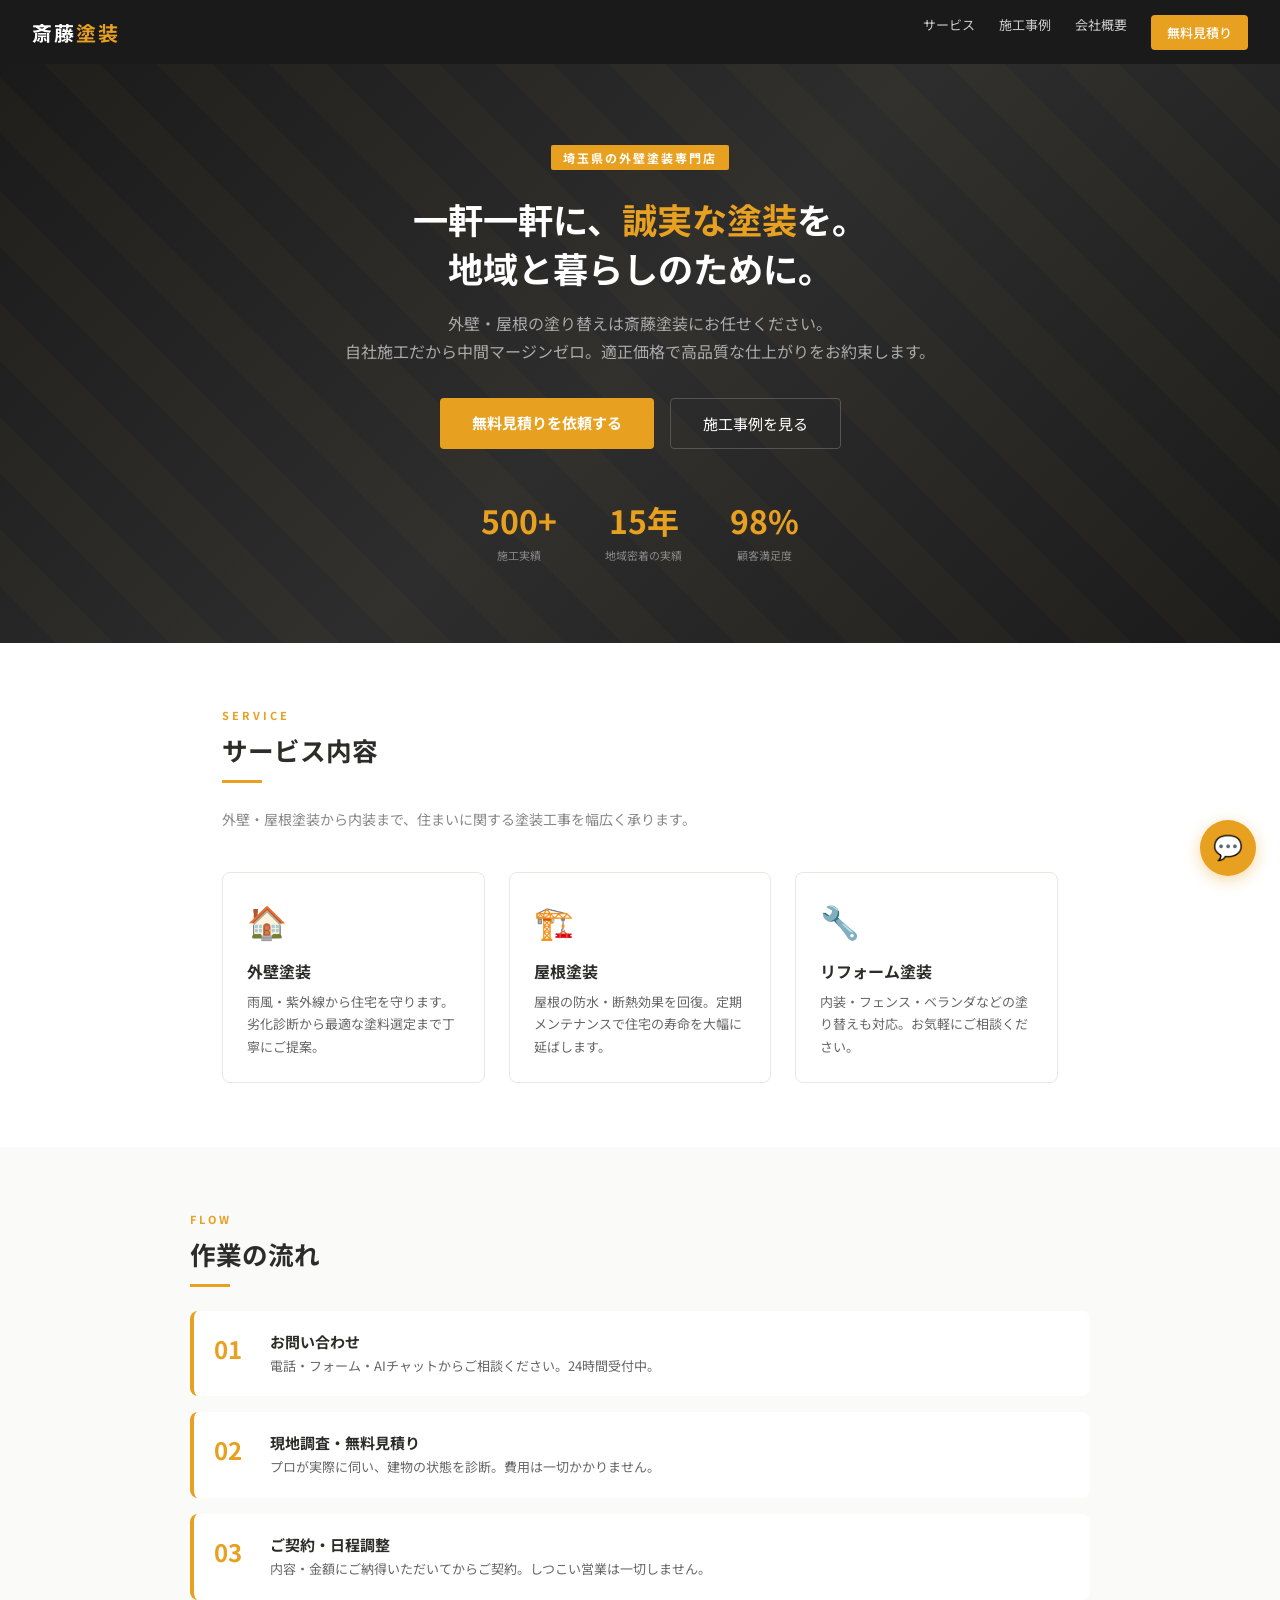
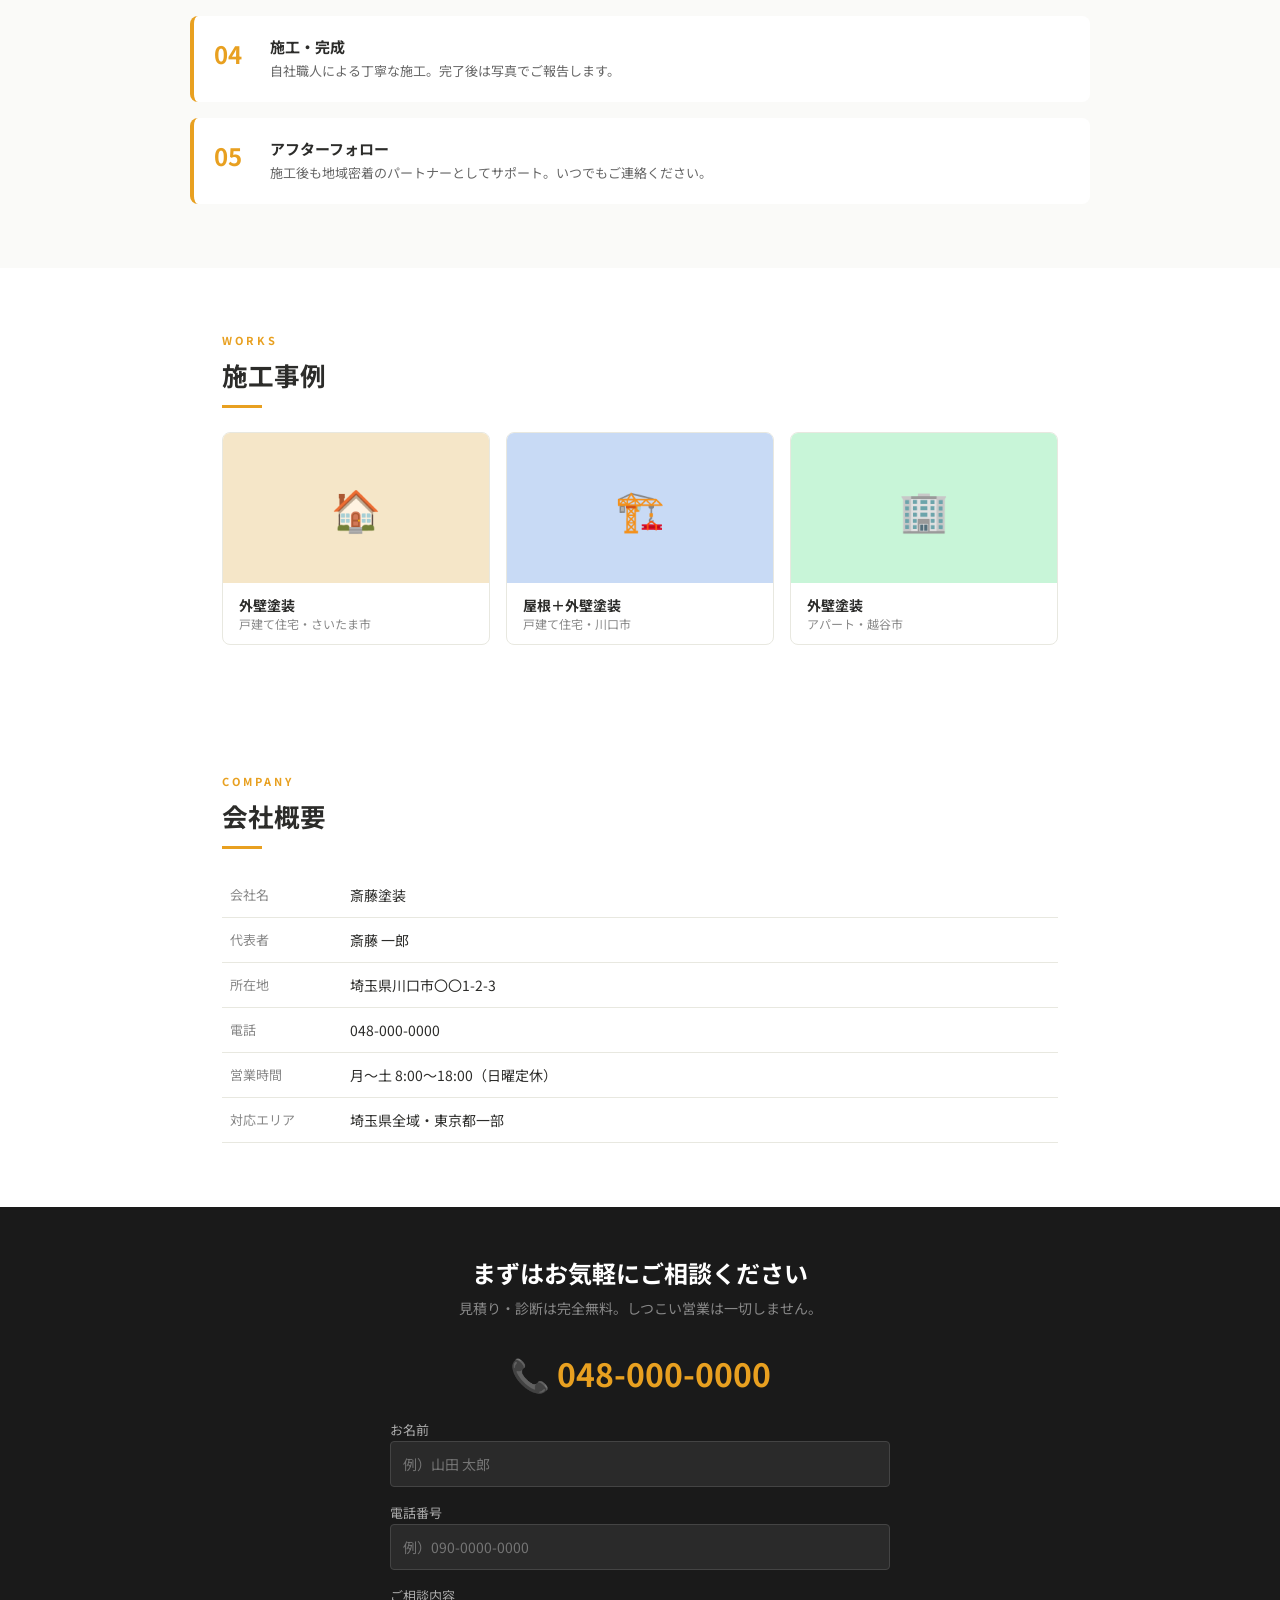
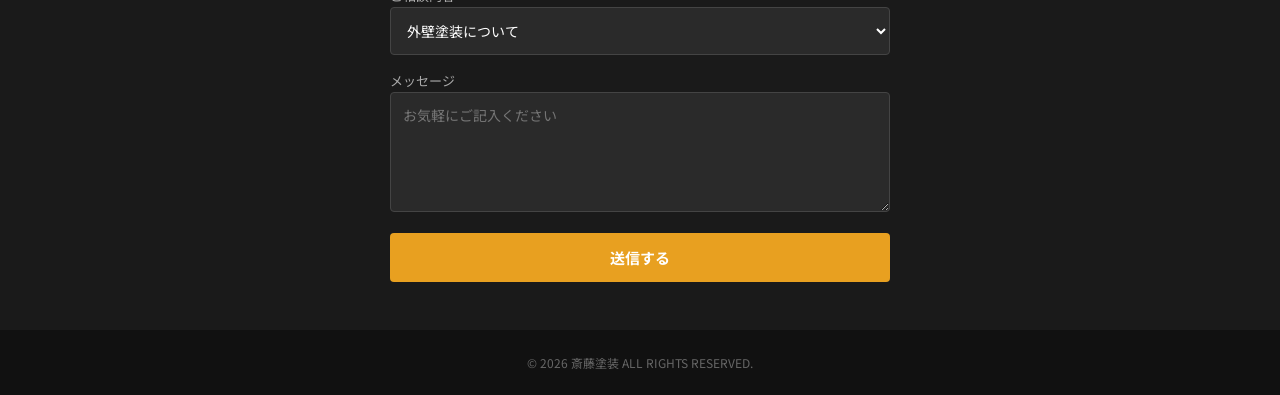
==== index.html @ 81c02cda "Create index.html" ====
<!DOCTYPE html>
<html lang="ja">
<head>
<meta charset="UTF-8">
<meta name="viewport" content="width=device-width, initial-scale=1.0">
<title>斎藤塗装｜埼玉の外壁塗装専門店</title>
<link href="https://fonts.googleapis.com/css2?family=Noto+Sans+JP:wght@400;500;700&display=swap" rel="stylesheet">
<style>
*{margin:0;padding:0;box-sizing:border-box;}
body{font-family:'Noto Sans JP',sans-serif;color:#2c2c2a;}
a{text-decoration:none;}

.site-header{background:#1a1a1a;padding:0 2rem;display:flex;align-items:center;justify-content:space-between;height:64px;position:sticky;top:0;z-index:100;}
.site-logo{color:#fff;font-size:20px;font-weight:700;letter-spacing:2px;}
.site-logo span{color:#e8a020;}
.site-nav{display:flex;gap:1.5rem;}
.site-nav a{color:#ccc;font-size:13px;transition:color 0.2s;}
.site-nav a:hover{color:#e8a020;}
.nav-cta{background:#e8a020;color:#fff !important;padding:8px 16px;border-radius:4px;font-weight:500;}

.hero{background:linear-gradient(135deg,#1a1a1a 0%,#2d2d2d 50%,#1a1a1a 100%);color:#fff;padding:5rem 2rem;text-align:center;position:relative;overflow:hidden;}
.hero::before{content:'';position:absolute;inset:0;background:repeating-linear-gradient(45deg,transparent,transparent 40px,rgba(232,160,32,0.03) 40px,rgba(232,160,32,0.03) 80px);}
.hero-tag{display:inline-block;background:#e8a020;color:#fff;font-size:12px;font-weight:700;padding:4px 12px;border-radius:2px;margin-bottom:1.5rem;letter-spacing:2px;}
.hero h1{font-size:2.2rem;font-weight:700;line-height:1.4;margin-bottom:1rem;position:relative;}
.hero h1 span{color:#e8a020;}
.hero p{font-size:1rem;color:#aaa;margin-bottom:2rem;line-height:1.8;position:relative;}
.hero-btns{display:flex;gap:1rem;justify-content:center;flex-wrap:wrap;position:relative;}
.btn-primary{background:#e8a020;color:#fff;padding:14px 32px;border-radius:4px;font-weight:700;font-size:15px;}
.btn-secondary{border:1px solid #555;color:#fff;padding:14px 32px;border-radius:4px;font-size:15px;}
.hero-stats{display:flex;justify-content:center;gap:3rem;margin-top:3rem;flex-wrap:wrap;position:relative;}
.hero-stat{text-align:center;}
.hero-stat .num{font-size:2rem;font-weight:700;color:#e8a020;}
.hero-stat .label{font-size:11px;color:#888;margin-top:4px;}

section{padding:4rem 2rem;max-width:900px;margin:0 auto;}
.section-tag{font-size:11px;font-weight:700;color:#e8a020;letter-spacing:3px;text-transform:uppercase;margin-bottom:0.5rem;}
.section-title{font-size:1.6rem;font-weight:700;margin-bottom:0.5rem;}
.section-sub{color:#888;font-size:14px;margin-bottom:2.5rem;line-height:1.8;}
.divider{width:40px;height:3px;background:#e8a020;margin:0.75rem 0 1.5rem;}

.services-grid{display:grid;grid-template-columns:repeat(auto-fit,minmax(220px,1fr));gap:1.5rem;}
.service-card{border:1px solid #e8e8e0;border-radius:8px;padding:1.5rem;transition:box-shadow 0.2s;}
.service-card:hover{box-shadow:0 4px 20px rgba(0,0,0,0.08);}
.service-icon{font-size:2rem;margin-bottom:1rem;}
.service-card h3{font-size:16px;font-weight:700;margin-bottom:0.5rem;}
.service-card p{font-size:13px;color:#666;line-height:1.7;}

.bg-gray{background:#fafaf8;padding:4rem 2rem;}
.flow-list{display:flex;flex-direction:column;gap:1rem;max-width:900px;margin:0 auto;}
.flow-item{display:flex;gap:1.5rem;align-items:flex-start;padding:1.25rem;background:#fff;border-radius:8px;border-left:4px solid #e8a020;}
.flow-num{font-size:1.5rem;font-weight:700;color:#e8a020;min-width:32px;}
.flow-item h3{font-size:15px;font-weight:700;margin-bottom:4px;}
.flow-item p{font-size:13px;color:#666;line-height:1.6;}

.works-grid{display:grid;grid-template-columns:repeat(auto-fit,minmax(220px,1fr));gap:1rem;}
.work-card{border-radius:8px;overflow:hidden;border:1px solid #e8e8e0;}
.work-img{height:150px;display:flex;align-items:center;justify-content:center;font-size:2.5rem;}
.work-img.a{background:#f5e6c8;}
.work-img.b{background:#c8daf5;}
.work-img.c{background:#c8f5d8;}
.work-info{padding:0.75rem 1rem;}
.work-info h4{font-size:14px;font-weight:700;}
.work-info p{font-size:12px;color:#888;}

.company-table{width:100%;border-collapse:collapse;font-size:14px;}
.company-table tr{border-bottom:1px solid #e8e8e0;}
.company-table td{padding:12px 8px;}
.company-table td:first-child{color:#888;width:120px;font-size:13px;}

.contact-section{background:#1a1a1a;color:#fff;padding:3rem 2rem;text-align:center;}
.contact-section h2{font-size:1.5rem;font-weight:700;margin-bottom:0.5rem;}
.contact-section p{color:#888;font-size:14px;margin-bottom:2rem;}
.tel-number{font-size:2rem;font-weight:700;color:#e8a020;margin-bottom:1.5rem;}
.contact-form{max-width:500px;margin:0 auto;display:flex;flex-direction:column;gap:1rem;text-align:left;}
.contact-form input,.contact-form textarea,.contact-form select{width:100%;padding:12px;border-radius:4px;border:1px solid #444;background:#2a2a2a;color:#fff;font-size:14px;font-family:'Noto Sans JP',sans-serif;}
.contact-form textarea{height:120px;resize:vertical;}
.contact-form label{font-size:13px;color:#aaa;margin-bottom:2px;display:block;}
.submit-btn{background:#e8a020;color:#fff;border:none;padding:14px;border-radius:4px;font-size:15px;font-weight:700;cursor:pointer;width:100%;font-family:'Noto Sans JP',sans-serif;}
.submit-btn:hover{background:#d4911c;}

.site-footer{background:#111;color:#666;text-align:center;padding:1.5rem;font-size:12px;}

.ai-chat{position:fixed;bottom:24px;right:24px;z-index:1000;}
.chat-btn{width:56px;height:56px;border-radius:50%;background:#e8a020;border:none;cursor:pointer;font-size:24px;box-shadow:0 4px 16px rgba(232,160,32,0.4);display:flex;align-items:center;justify-content:center;}
.chat-window{display:none;position:absolute;bottom:70px;right:0;width:300px;background:#fff;border-radius:12px;box-shadow:0 8px 32px rgba(0,0,0,0.15);overflow:hidden;flex-direction:column;}
.chat-window.open{display:flex;}
.chat-header{background:#1a1a1a;color:#fff;padding:12px 16px;font-size:14px;font-weight:700;display:flex;justify-content:space-between;align-items:center;}
.chat-header span{color:#e8a020;font-size:11px;}
.chat-messages{padding:12px;height:220px;overflow-y:auto;display:flex;flex-direction:column;gap:8px;background:#fafaf8;}
.msg{font-size:13px;padding:8px 12px;border-radius:8px;max-width:85%;line-height:1.5;}
.msg.bot{background:#fff;border:1px solid #e8e8e0;align-self:flex-start;}
.msg.user{background:#e8a020;color:#fff;align-self:flex-end;}
.chat-input{display:flex;border-top:1px solid #e8e8e0;}
.chat-input input{flex:1;padding:10px 12px;border:none;font-size:13px;outline:none;background:#fff;font-family:'Noto Sans JP',sans-serif;}
.chat-input button{background:#e8a020;color:#fff;border:none;padding:10px 14px;cursor:pointer;font-size:13px;font-weight:700;font-family:'Noto Sans JP',sans-serif;}

@media(max-width:600px){
  .site-nav{display:none;}
  .hero h1{font-size:1.5rem;}
  .hero-stats{gap:1.5rem;}
}
</style>
</head>
<body>

<header class="site-header">
  <div class="site-logo">斎藤<span>塗装</span></div>
  <nav class="site-nav">
    <a href="#service">サービス</a>
    <a href="#works">施工事例</a>
    <a href="#company">会社概要</a>
    <a href="#contact" class="nav-cta">無料見積り</a>
  </nav>
</header>

<div class="hero">
  <div class="hero-tag">埼玉県の外壁塗装専門店</div>
  <h1>一軒一軒に、<span>誠実な塗装</span>を。<br>地域と暮らしのために。</h1>
  <p>外壁・屋根の塗り替えは斎藤塗装にお任せください。<br>自社施工だから中間マージンゼロ。適正価格で高品質な仕上がりをお約束します。</p>
  <div class="hero-btns">
    <a href="#contact" class="btn-primary">無料見積りを依頼する</a>
    <a href="#works" class="btn-secondary">施工事例を見る</a>
  </div>
  <div class="hero-stats">
    <div class="hero-stat">
      <div class="num">500+</div>
      <div class="label">施工実績</div>
    </div>
    <div class="hero-stat">
      <div class="num">15年</div>
      <div class="label">地域密着の実績</div>
    </div>
    <div class="hero-stat">
      <div class="num">98%</div>
      <div class="label">顧客満足度</div>
    </div>
  </div>
</div>

<section id="service">
  <div class="section-tag">SERVICE</div>
  <div class="section-title">サービス内容</div>
  <div class="divider"></div>
  <div class="section-sub">外壁・屋根塗装から内装まで、住まいに関する塗装工事を幅広く承ります。</div>
  <div class="services-grid">
    <div class="service-card">
      <div class="service-icon">🏠</div>
      <h3>外壁塗装</h3>
      <p>雨風・紫外線から住宅を守ります。劣化診断から最適な塗料選定まで丁寧にご提案。</p>
    </div>
    <div class="service-card">
      <div class="service-icon">🏗️</div>
      <h3>屋根塗装</h3>
      <p>屋根の防水・断熱効果を回復。定期メンテナンスで住宅の寿命を大幅に延ばします。</p>
    </div>
    <div class="service-card">
      <div class="service-icon">🔧</div>
      <h3>リフォーム塗装</h3>
      <p>内装・フェンス・ベランダなどの塗り替えも対応。お気軽にご相談ください。</p>
    </div>
  </div>
</section>

<div class="bg-gray">
  <div style="max-width:900px;margin:0 auto;">
    <div class="section-tag">FLOW</div>
    <div class="section-title">作業の流れ</div>
    <div class="divider"></div>
  </div>
  <div class="flow-list">
    <div class="flow-item">
      <div class="flow-num">01</div>
      <div>
        <h3>お問い合わせ</h3>
        <p>電話・フォーム・AIチャットからご相談ください。24時間受付中。</p>
      </div>
    </div>
    <div class="flow-item">
      <div class="flow-num">02</div>
      <div>
        <h3>現地調査・無料見積り</h3>
        <p>プロが実際に伺い、建物の状態を診断。費用は一切かかりません。</p>
      </div>
    </div>
    <div class="flow-item">
      <div class="flow-num">03</div>
      <div>
        <h3>ご契約・日程調整</h3>
        <p>内容・金額にご納得いただいてからご契約。しつこい営業は一切しません。</p>
      </div>
    </div>
    <div class="flow-item">
      <div class="flow-num">04</div>
      <div>
        <h3>施工・完成</h3>
        <p>自社職人による丁寧な施工。完了後は写真でご報告します。</p>
      </div>
    </div>
    <div class="flow-item">
      <div class="flow-num">05</div>
      <div>
        <h3>アフターフォロー</h3>
        <p>施工後も地域密着のパートナーとしてサポート。いつでもご連絡ください。</p>
      </div>
    </div>
  </div>
</div>

<section id="works">
  <div class="section-tag">WORKS</div>
  <div class="section-title">施工事例</div>
  <div class="divider"></div>
  <div class="works-grid">
    <div class="work-card">
      <div class="work-img a">🏠</div>
      <div class="work-info"><h4>外壁塗装</h4><p>戸建て住宅・さいたま市</p></div>
    </div>
    <div class="work-card">
      <div class="work-img b">🏗️</div>
      <div class="work-info"><h4>屋根＋外壁塗装</h4><p>戸建て住宅・川口市</p></div>
    </div>
    <div class="work-card">
      <div class="work-img c">🏢</div>
      <div class="work-info"><h4>外壁塗装</h4><p>アパート・越谷市</p></div>
    </div>
  </div>
</section>

<section id="company">
  <div class="section-tag">COMPANY</div>
  <div class="section-title">会社概要</div>
  <div class="divider"></div>
  <table class="company-table">
    <tr><td>会社名</td><td>斎藤塗装</td></tr>
    <tr><td>代表者</td><td>斎藤 一郎</td></tr>
    <tr><td>所在地</td><td>埼玉県川口市〇〇1-2-3</td></tr>
    <tr><td>電話</td><td>048-000-0000</td></tr>
    <tr><td>営業時間</td><td>月〜土 8:00〜18:00（日曜定休）</td></tr>
    <tr><td>対応エリア</td><td>埼玉県全域・東京都一部</td></tr>
  </table>
</section>

<div class="contact-section" id="contact">
  <h2>まずはお気軽にご相談ください</h2>
  <p>見積り・診断は完全無料。しつこい営業は一切しません。</p>
  <div class="tel-number">📞 048-000-0000</div>
  <div class="contact-form">
    <div>
      <label>お名前</label>
      <input type="text" placeholder="例）山田 太郎">
    </div>
    <div>
      <label>電話番号</label>
      <input type="tel" placeholder="例）090-0000-0000">
    </div>
    <div>
      <label>ご相談内容</label>
      <select>
        <option>外壁塗装について</option>
        <option>屋根塗装について</option>
        <option>リフォームについて</option>
        <option>その他</option>
      </select>
    </div>
    <div>
      <label>メッセージ</label>
      <textarea placeholder="お気軽にご記入ください"></textarea>
    </div>
    <button class="submit-btn">送信する</button>
  </div>
</div>

<footer class="site-footer">
  © 2026 斎藤塗装 ALL RIGHTS RESERVED.
</footer>

<div class="ai-chat">
  <div class="chat-window" id="chatWindow">
    <div class="chat-header">
      AI自動対応チャット
      <span>● 24時間受付中</span>
    </div>
    <div class="chat-messages" id="chatMessages">
      <div class="msg bot">こんにちは！斎藤塗装です。外壁塗装・屋根塗装のご相談をお気軽にどうぞ😊</div>
    </div>
    <div class="chat-input">
      <input type="text" id="chatInput" placeholder="メッセージを入力...">
      <button onclick="sendMsg()">送信</button>
    </div>
  </div>
  <button class="chat-btn" onclick="toggleChat()">💬</button>
</div>

<script>
function toggleChat(){
  document.getElementById('chatWindow').classList.toggle('open');
}

const replies={
  '見積':'無料見積りを承っております！お電話（048-000-0000）またはフォームからご連絡ください。',
  '費用':'費用は建物の大きさや状態によって異なります。まず無料診断を受けていただくと正確なお見積りをお出しできます。',
  '期間':'一般的な戸建て住宅の外壁塗装は7〜14日程度です。天候によって変動することがあります。',
  '保証':'施工後5年間の保証をご提供しています。万が一の際はすぐに対応いたします。',
  '価格':'価格は建物の状態や塗料の種類によって変わります。無料見積りをご利用ください。',
  '無料':'現地調査・お見積りはすべて無料です。お気軽にご連絡ください！'
};

function sendMsg(){
  const input=document.getElementById('chatInput');
  const messages=document.getElementById('chatMessages');
  const text=input.value.trim();
  if(!text)return;
  const userMsg=document.createElement('div');
  userMsg.className='msg user';
  userMsg.textContent=text;
  messages.appendChild(userMsg);
  input.value='';
  setTimeout(()=>{
    const botMsg=document.createElement('div');
    botMsg.className='msg bot';
    let reply='詳しくはお電話（048-000-0000）またはフォームからお問い合わせください。担当者が丁寧にご対応します！';
    for(const key in replies){if(text.includes(key)){reply=replies[key];break;}}
    botMsg.textContent=reply;
    messages.appendChild(botMsg);
    messages.scrollTop=messages.scrollHeight;
  },800);
  messages.scrollTop=messages.scrollHeight;
}

document.getElementById('chatInput').addEventListener('keypress',(e)=>{
  if(e.key==='Enter')sendMsg();
});
</script>
</body>
</html>
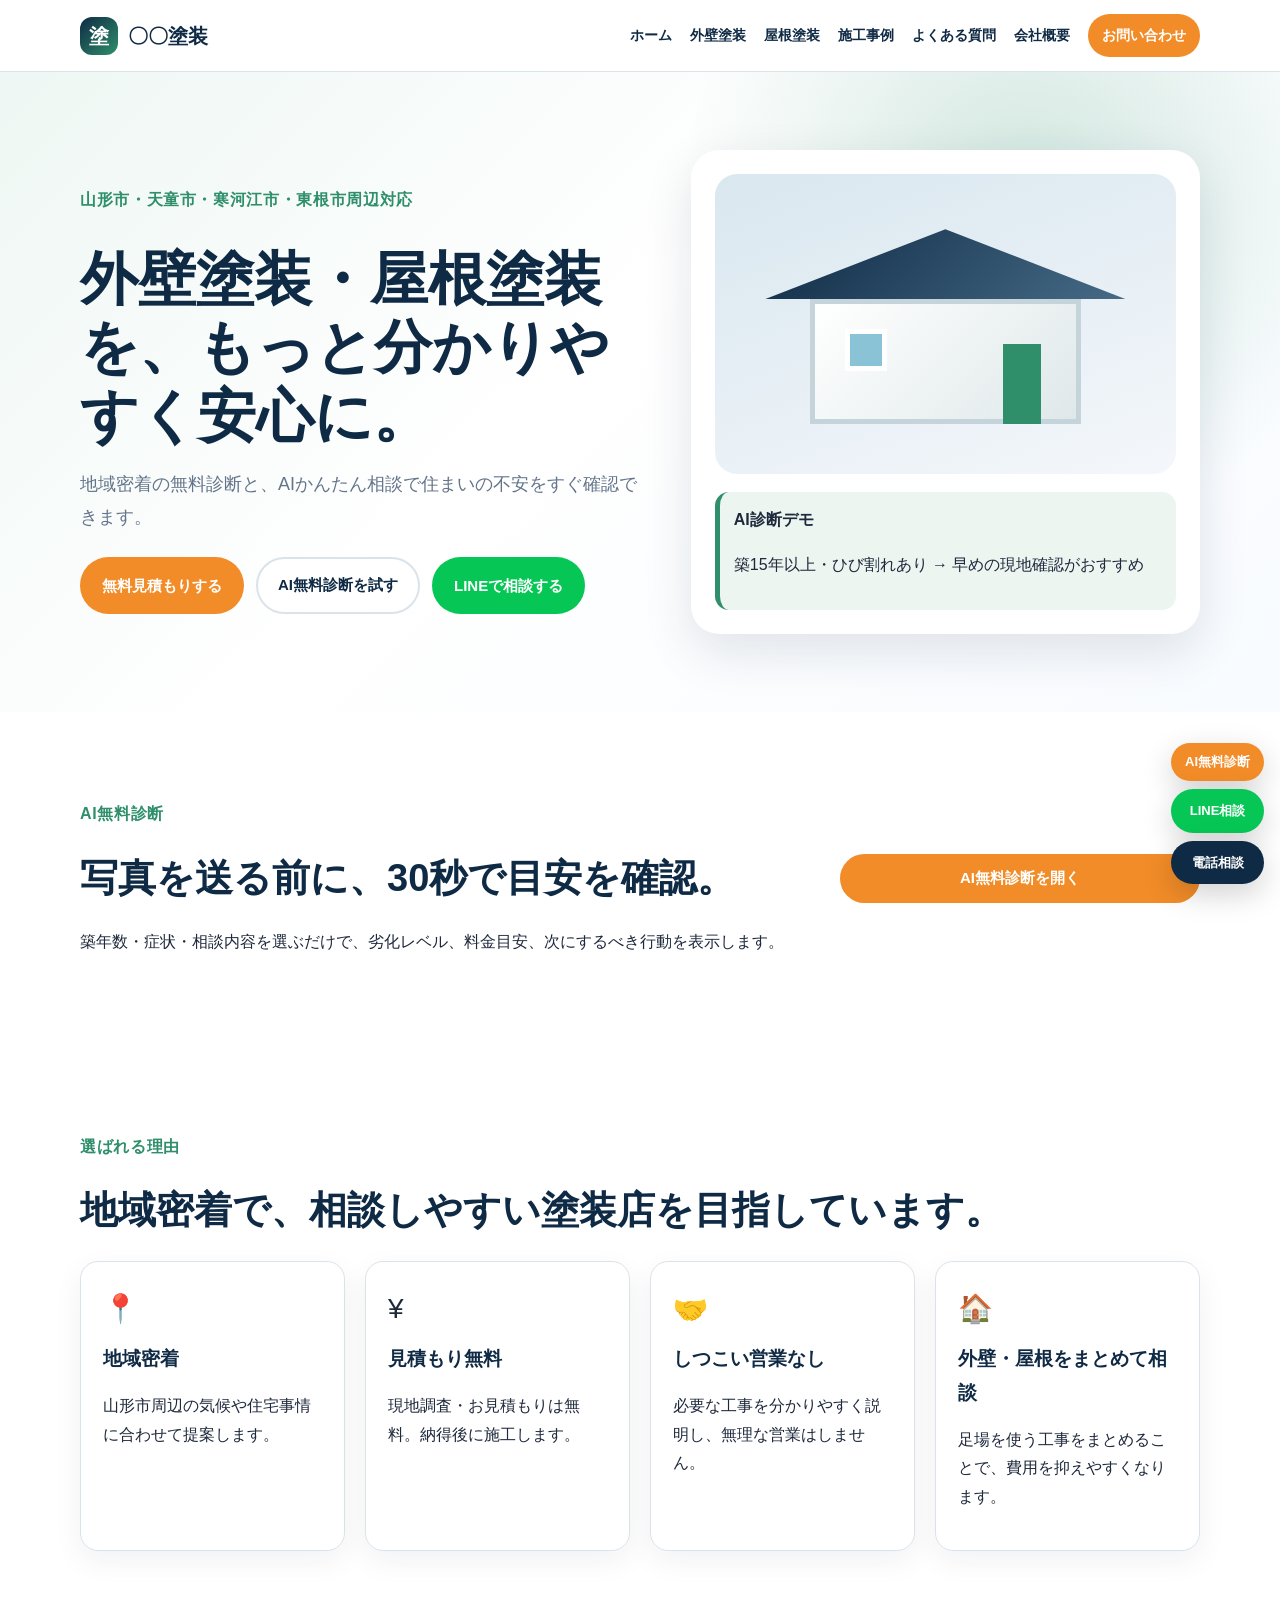
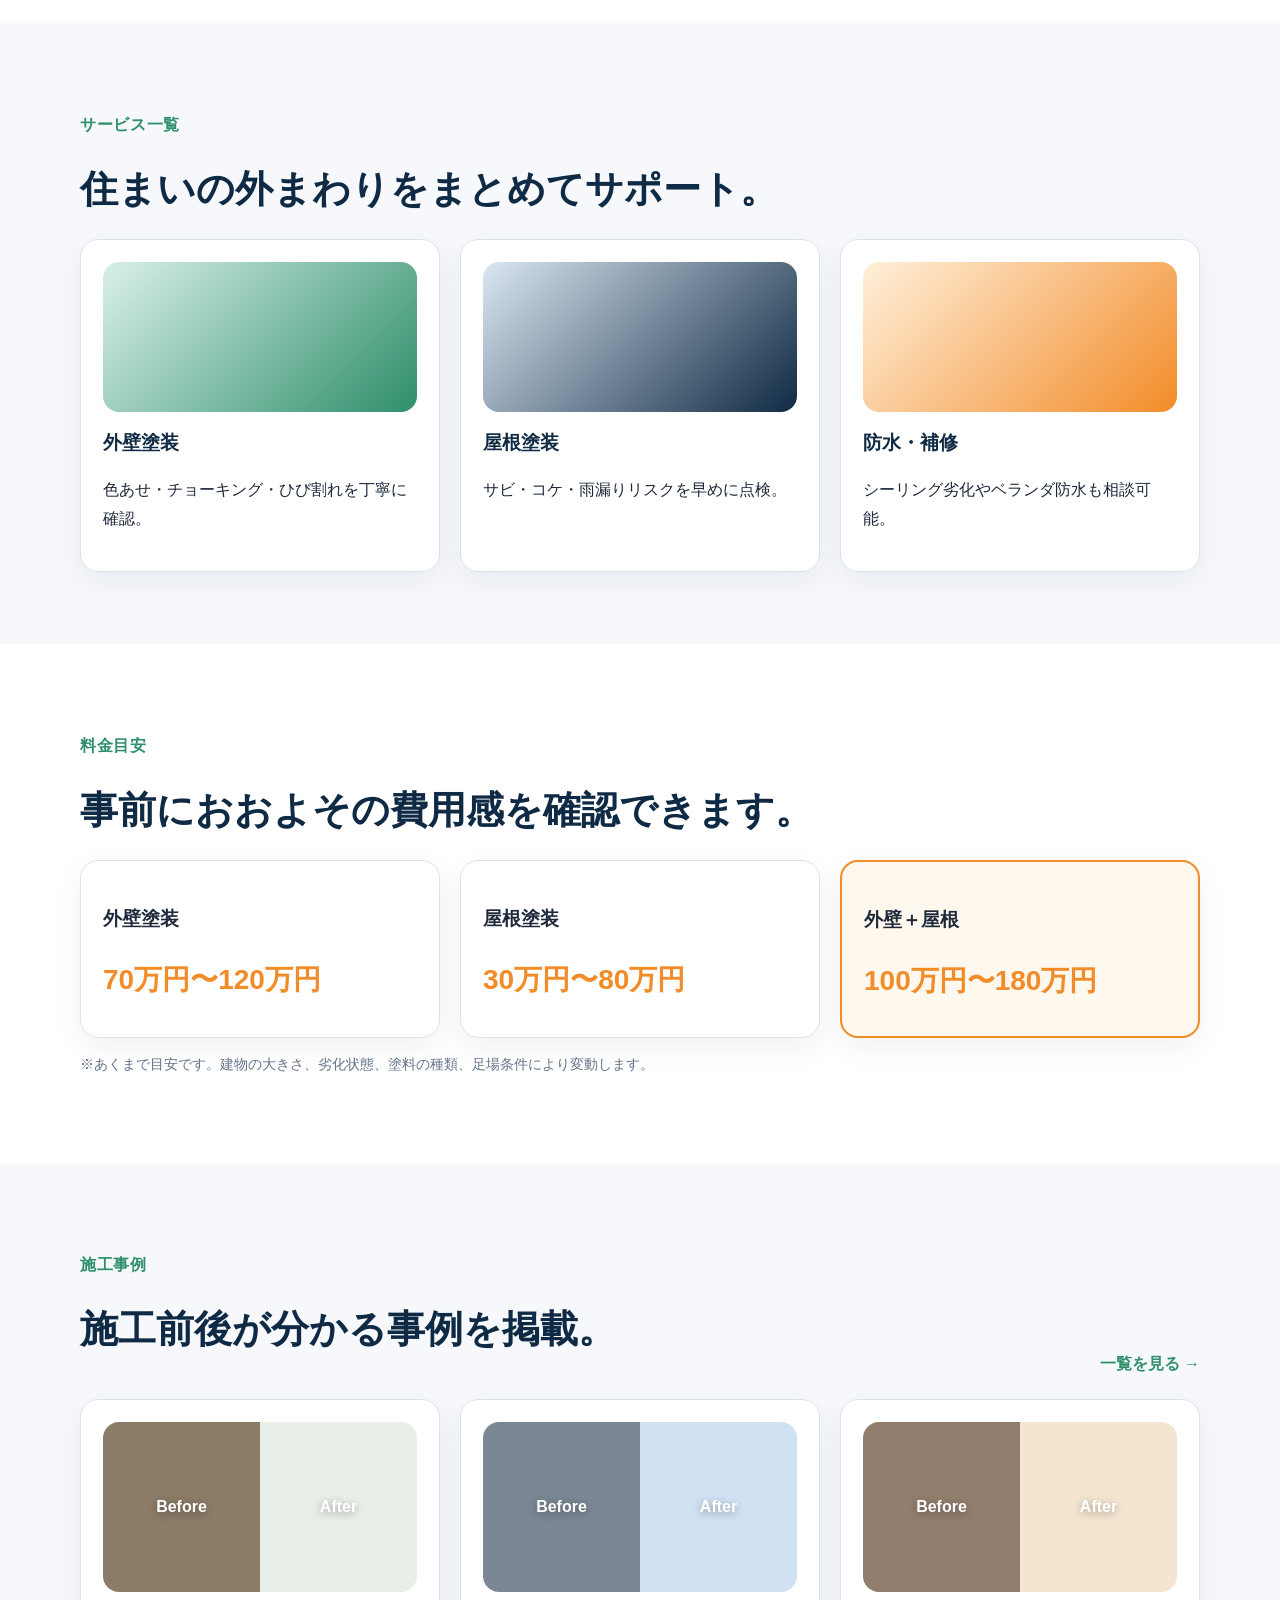
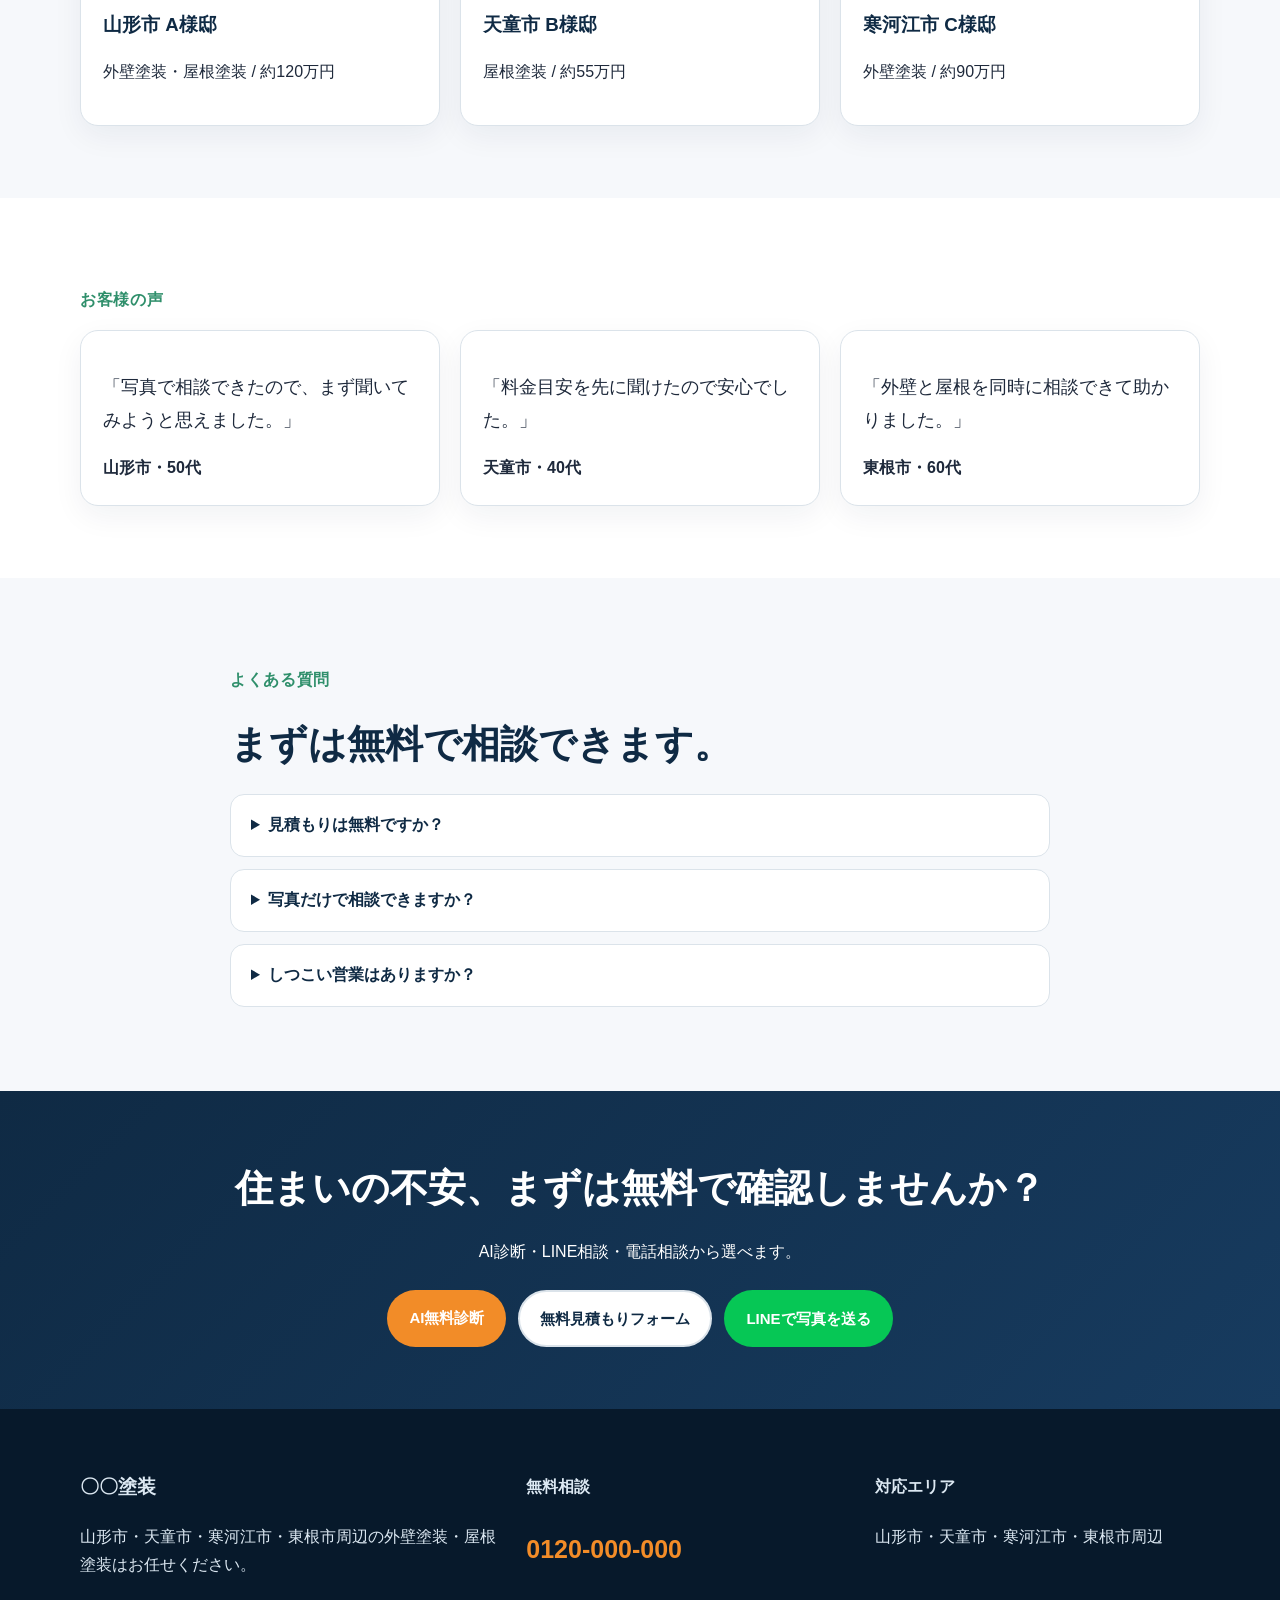
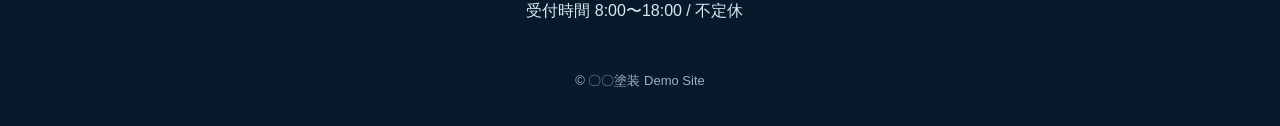
==== commit 34ec3023: "Add files via upload" ====
--- a/index.html
+++ b/index.html
@@ -1,335 +1,228 @@
 <!DOCTYPE html>
 <html lang="ja">
 <head>
-<meta charset="UTF-8">
-<meta name="viewport" content="width=device-width, initial-scale=1.0">
-<title>斎藤塗装｜埼玉の外壁塗装専門店</title>
-<link href="https://fonts.googleapis.com/css2?family=Noto+Sans+JP:wght@400;500;700&display=swap" rel="stylesheet">
-<style>
-*{margin:0;padding:0;box-sizing:border-box;}
-body{font-family:'Noto Sans JP',sans-serif;color:#2c2c2a;}
-a{text-decoration:none;}
-
-.site-header{background:#1a1a1a;padding:0 2rem;display:flex;align-items:center;justify-content:space-between;height:64px;position:sticky;top:0;z-index:100;}
-.site-logo{color:#fff;font-size:20px;font-weight:700;letter-spacing:2px;}
-.site-logo span{color:#e8a020;}
-.site-nav{display:flex;gap:1.5rem;}
-.site-nav a{color:#ccc;font-size:13px;transition:color 0.2s;}
-.site-nav a:hover{color:#e8a020;}
-.nav-cta{background:#e8a020;color:#fff !important;padding:8px 16px;border-radius:4px;font-weight:500;}
-
-.hero{background:linear-gradient(135deg,#1a1a1a 0%,#2d2d2d 50%,#1a1a1a 100%);color:#fff;padding:5rem 2rem;text-align:center;position:relative;overflow:hidden;}
-.hero::before{content:'';position:absolute;inset:0;background:repeating-linear-gradient(45deg,transparent,transparent 40px,rgba(232,160,32,0.03) 40px,rgba(232,160,32,0.03) 80px);}
-.hero-tag{display:inline-block;background:#e8a020;color:#fff;font-size:12px;font-weight:700;padding:4px 12px;border-radius:2px;margin-bottom:1.5rem;letter-spacing:2px;}
-.hero h1{font-size:2.2rem;font-weight:700;line-height:1.4;margin-bottom:1rem;position:relative;}
-.hero h1 span{color:#e8a020;}
-.hero p{font-size:1rem;color:#aaa;margin-bottom:2rem;line-height:1.8;position:relative;}
-.hero-btns{display:flex;gap:1rem;justify-content:center;flex-wrap:wrap;position:relative;}
-.btn-primary{background:#e8a020;color:#fff;padding:14px 32px;border-radius:4px;font-weight:700;font-size:15px;}
-.btn-secondary{border:1px solid #555;color:#fff;padding:14px 32px;border-radius:4px;font-size:15px;}
-.hero-stats{display:flex;justify-content:center;gap:3rem;margin-top:3rem;flex-wrap:wrap;position:relative;}
-.hero-stat{text-align:center;}
-.hero-stat .num{font-size:2rem;font-weight:700;color:#e8a020;}
-.hero-stat .label{font-size:11px;color:#888;margin-top:4px;}
-
-section{padding:4rem 2rem;max-width:900px;margin:0 auto;}
-.section-tag{font-size:11px;font-weight:700;color:#e8a020;letter-spacing:3px;text-transform:uppercase;margin-bottom:0.5rem;}
-.section-title{font-size:1.6rem;font-weight:700;margin-bottom:0.5rem;}
-.section-sub{color:#888;font-size:14px;margin-bottom:2.5rem;line-height:1.8;}
-.divider{width:40px;height:3px;background:#e8a020;margin:0.75rem 0 1.5rem;}
-
-.services-grid{display:grid;grid-template-columns:repeat(auto-fit,minmax(220px,1fr));gap:1.5rem;}
-.service-card{border:1px solid #e8e8e0;border-radius:8px;padding:1.5rem;transition:box-shadow 0.2s;}
-.service-card:hover{box-shadow:0 4px 20px rgba(0,0,0,0.08);}
-.service-icon{font-size:2rem;margin-bottom:1rem;}
-.service-card h3{font-size:16px;font-weight:700;margin-bottom:0.5rem;}
-.service-card p{font-size:13px;color:#666;line-height:1.7;}
-
-.bg-gray{background:#fafaf8;padding:4rem 2rem;}
-.flow-list{display:flex;flex-direction:column;gap:1rem;max-width:900px;margin:0 auto;}
-.flow-item{display:flex;gap:1.5rem;align-items:flex-start;padding:1.25rem;background:#fff;border-radius:8px;border-left:4px solid #e8a020;}
-.flow-num{font-size:1.5rem;font-weight:700;color:#e8a020;min-width:32px;}
-.flow-item h3{font-size:15px;font-weight:700;margin-bottom:4px;}
-.flow-item p{font-size:13px;color:#666;line-height:1.6;}
-
-.works-grid{display:grid;grid-template-columns:repeat(auto-fit,minmax(220px,1fr));gap:1rem;}
-.work-card{border-radius:8px;overflow:hidden;border:1px solid #e8e8e0;}
-.work-img{height:150px;display:flex;align-items:center;justify-content:center;font-size:2.5rem;}
-.work-img.a{background:#f5e6c8;}
-.work-img.b{background:#c8daf5;}
-.work-img.c{background:#c8f5d8;}
-.work-info{padding:0.75rem 1rem;}
-.work-info h4{font-size:14px;font-weight:700;}
-.work-info p{font-size:12px;color:#888;}
-
-.company-table{width:100%;border-collapse:collapse;font-size:14px;}
-.company-table tr{border-bottom:1px solid #e8e8e0;}
-.company-table td{padding:12px 8px;}
-.company-table td:first-child{color:#888;width:120px;font-size:13px;}
-
-.contact-section{background:#1a1a1a;color:#fff;padding:3rem 2rem;text-align:center;}
-.contact-section h2{font-size:1.5rem;font-weight:700;margin-bottom:0.5rem;}
-.contact-section p{color:#888;font-size:14px;margin-bottom:2rem;}
-.tel-number{font-size:2rem;font-weight:700;color:#e8a020;margin-bottom:1.5rem;}
-.contact-form{max-width:500px;margin:0 auto;display:flex;flex-direction:column;gap:1rem;text-align:left;}
-.contact-form input,.contact-form textarea,.contact-form select{width:100%;padding:12px;border-radius:4px;border:1px solid #444;background:#2a2a2a;color:#fff;font-size:14px;font-family:'Noto Sans JP',sans-serif;}
-.contact-form textarea{height:120px;resize:vertical;}
-.contact-form label{font-size:13px;color:#aaa;margin-bottom:2px;display:block;}
-.submit-btn{background:#e8a020;color:#fff;border:none;padding:14px;border-radius:4px;font-size:15px;font-weight:700;cursor:pointer;width:100%;font-family:'Noto Sans JP',sans-serif;}
-.submit-btn:hover{background:#d4911c;}
-
-.site-footer{background:#111;color:#666;text-align:center;padding:1.5rem;font-size:12px;}
-
-.ai-chat{position:fixed;bottom:24px;right:24px;z-index:1000;}
-.chat-btn{width:56px;height:56px;border-radius:50%;background:#e8a020;border:none;cursor:pointer;font-size:24px;box-shadow:0 4px 16px rgba(232,160,32,0.4);display:flex;align-items:center;justify-content:center;}
-.chat-window{display:none;position:absolute;bottom:70px;right:0;width:300px;background:#fff;border-radius:12px;box-shadow:0 8px 32px rgba(0,0,0,0.15);overflow:hidden;flex-direction:column;}
-.chat-window.open{display:flex;}
-.chat-header{background:#1a1a1a;color:#fff;padding:12px 16px;font-size:14px;font-weight:700;display:flex;justify-content:space-between;align-items:center;}
-.chat-header span{color:#e8a020;font-size:11px;}
-.chat-messages{padding:12px;height:220px;overflow-y:auto;display:flex;flex-direction:column;gap:8px;background:#fafaf8;}
-.msg{font-size:13px;padding:8px 12px;border-radius:8px;max-width:85%;line-height:1.5;}
-.msg.bot{background:#fff;border:1px solid #e8e8e0;align-self:flex-start;}
-.msg.user{background:#e8a020;color:#fff;align-self:flex-end;}
-.chat-input{display:flex;border-top:1px solid #e8e8e0;}
-.chat-input input{flex:1;padding:10px 12px;border:none;font-size:13px;outline:none;background:#fff;font-family:'Noto Sans JP',sans-serif;}
-.chat-input button{background:#e8a020;color:#fff;border:none;padding:10px 14px;cursor:pointer;font-size:13px;font-weight:700;font-family:'Noto Sans JP',sans-serif;}
-
-@media(max-width:600px){
-  .site-nav{display:none;}
-  .hero h1{font-size:1.5rem;}
-  .hero-stats{gap:1.5rem;}
-}
-</style>
+  <meta charset="UTF-8">
+  <meta name="viewport" content="width=device-width, initial-scale=1.0">
+  <title>ホーム｜〇〇塗装</title>
+  <meta name="description" content="山形市・天童市・寒河江市・東根市周辺の外壁塗装・屋根塗装。AI無料診断・LINE相談・無料見積もり対応。">
+  <link rel="stylesheet" href="style.css">
 </head>
 <body>
 
 <header class="site-header">
-  <div class="site-logo">斎藤<span>塗装</span></div>
-  <nav class="site-nav">
-    <a href="#service">サービス</a>
-    <a href="#works">施工事例</a>
-    <a href="#company">会社概要</a>
-    <a href="#contact" class="nav-cta">無料見積り</a>
-  </nav>
+  <div class="container header-inner">
+    <a class="logo" href="index.html"><span class="logo-mark">塗</span><span>〇〇塗装</span></a>
+    <button class="nav-toggle" aria-label="メニューを開く">☰</button>
+    <nav class="global-nav">
+      <a href="index.html">ホーム</a>
+      <a href="gaiheki.html">外壁塗装</a>
+      <a href="yane.html">屋根塗装</a>
+      <a href="works.html">施工事例</a>
+      <a href="faq.html">よくある質問</a>
+      <a href="company.html">会社概要</a>
+      <a class="nav-cta" href="contact.html">お問い合わせ</a>
+    </nav>
+  </div>
 </header>
 
-<div class="hero">
-  <div class="hero-tag">埼玉県の外壁塗装専門店</div>
-  <h1>一軒一軒に、<span>誠実な塗装</span>を。<br>地域と暮らしのために。</h1>
-  <p>外壁・屋根の塗り替えは斎藤塗装にお任せください。<br>自社施工だから中間マージンゼロ。適正価格で高品質な仕上がりをお約束します。</p>
-  <div class="hero-btns">
-    <a href="#contact" class="btn-primary">無料見積りを依頼する</a>
-    <a href="#works" class="btn-secondary">施工事例を見る</a>
-  </div>
-  <div class="hero-stats">
-    <div class="hero-stat">
-      <div class="num">500+</div>
-      <div class="label">施工実績</div>
-    </div>
-    <div class="hero-stat">
-      <div class="num">15年</div>
-      <div class="label">地域密着の実績</div>
-    </div>
-    <div class="hero-stat">
-      <div class="num">98%</div>
-      <div class="label">顧客満足度</div>
-    </div>
-  </div>
+<main>
+
+<section class="hero">
+  <div class="container hero-grid">
+    <div class="hero-copy">
+      <p class="badge">山形市・天童市・寒河江市・東根市周辺対応</p>
+      <h1>外壁塗装・屋根塗装を、もっと分かりやすく安心に。</h1>
+      <p class="lead">地域密着の無料診断と、AIかんたん相談で住まいの不安をすぐ確認できます。</p>
+      <div class="btn-row">
+        <a class="btn primary" href="contact.html">無料見積もりする</a>
+        <button class="btn secondary open-ai" type="button">AI無料診断を試す</button>
+        <a class="btn line-btn" href="#">LINEで相談する</a>
+      </div>
+    </div>
+    <div class="hero-card">
+      <div class="house-visual">
+        <div class="roof"></div><div class="wall"></div><div class="window"></div><div class="door"></div>
+      </div>
+      <div class="mini-diagnosis">
+        <strong>AI診断デモ</strong>
+        <p>築15年以上・ひび割れあり → 早めの現地確認がおすすめ</p>
+      </div>
+    </div>
+  </div>
+</section>
+
+<section class="section ai-section">
+  <div class="container split">
+    <div>
+      <p class="eyebrow">AI無料診断</p>
+      <h2>写真を送る前に、30秒で目安を確認。</h2>
+      <p>築年数・症状・相談内容を選ぶだけで、劣化レベル、料金目安、次にするべき行動を表示します。</p>
+    </div>
+    <button class="btn primary open-ai" type="button">AI無料診断を開く</button>
+  </div>
+</section>
+
+<section class="section">
+  <div class="container">
+    <p class="eyebrow">選ばれる理由</p>
+    <h2>地域密着で、相談しやすい塗装店を目指しています。</h2>
+    <div class="card-grid four">
+      <div class="card"><span class="icon">📍</span><h3>地域密着</h3><p>山形市周辺の気候や住宅事情に合わせて提案します。</p></div>
+      <div class="card"><span class="icon">¥</span><h3>見積もり無料</h3><p>現地調査・お見積もりは無料。納得後に施工します。</p></div>
+      <div class="card"><span class="icon">🤝</span><h3>しつこい営業なし</h3><p>必要な工事を分かりやすく説明し、無理な営業はしません。</p></div>
+      <div class="card"><span class="icon">🏠</span><h3>外壁・屋根をまとめて相談</h3><p>足場を使う工事をまとめることで、費用を抑えやすくなります。</p></div>
+    </div>
+  </div>
+</section>
+
+<section class="section soft">
+  <div class="container">
+    <p class="eyebrow">サービス一覧</p>
+    <h2>住まいの外まわりをまとめてサポート。</h2>
+    <div class="card-grid three">
+      <a class="service-card" href="gaiheki.html"><div class="dummy-img green"></div><h3>外壁塗装</h3><p>色あせ・チョーキング・ひび割れを丁寧に確認。</p></a>
+      <a class="service-card" href="yane.html"><div class="dummy-img navy"></div><h3>屋根塗装</h3><p>サビ・コケ・雨漏りリスクを早めに点検。</p></a>
+      <a class="service-card" href="contact.html"><div class="dummy-img orange"></div><h3>防水・補修</h3><p>シーリング劣化やベランダ防水も相談可能。</p></a>
+    </div>
+  </div>
+</section>
+
+<section class="section">
+  <div class="container">
+    <p class="eyebrow">料金目安</p>
+    <h2>事前におおよその費用感を確認できます。</h2>
+    <div class="price-grid">
+      <div class="price-card"><h3>外壁塗装</h3><p class="price">70万円〜120万円</p></div>
+      <div class="price-card"><h3>屋根塗装</h3><p class="price">30万円〜80万円</p></div>
+      <div class="price-card highlight"><h3>外壁＋屋根</h3><p class="price">100万円〜180万円</p></div>
+    </div>
+    <p class="note">※あくまで目安です。建物の大きさ、劣化状態、塗料の種類、足場条件により変動します。</p>
+  </div>
+</section>
+
+<section class="section soft">
+  <div class="container">
+    <div class="section-head"><div><p class="eyebrow">施工事例</p><h2>施工前後が分かる事例を掲載。</h2></div><a href="works.html">一覧を見る →</a></div>
+    <div class="card-grid three">
+      <div class="work-card"><div class="before-after"><span>Before</span><span>After</span></div><h3>山形市 A様邸</h3><p>外壁塗装・屋根塗装 / 約120万円</p></div>
+      <div class="work-card"><div class="before-after blue"><span>Before</span><span>After</span></div><h3>天童市 B様邸</h3><p>屋根塗装 / 約55万円</p></div>
+      <div class="work-card"><div class="before-after beige"><span>Before</span><span>After</span></div><h3>寒河江市 C様邸</h3><p>外壁塗装 / 約90万円</p></div>
+    </div>
+  </div>
+</section>
+
+<section class="section">
+  <div class="container">
+    <p class="eyebrow">お客様の声</p>
+    <div class="card-grid three">
+      <div class="voice card"><p>「写真で相談できたので、まず聞いてみようと思えました。」</p><strong>山形市・50代</strong></div>
+      <div class="voice card"><p>「料金目安を先に聞けたので安心でした。」</p><strong>天童市・40代</strong></div>
+      <div class="voice card"><p>「外壁と屋根を同時に相談できて助かりました。」</p><strong>東根市・60代</strong></div>
+    </div>
+  </div>
+</section>
+
+<section class="section soft">
+  <div class="container narrow">
+    <p class="eyebrow">よくある質問</p>
+    <h2>まずは無料で相談できます。</h2>
+    <details><summary>見積もりは無料ですか？</summary><p>はい。現地調査とお見積もりは無料です。</p></details>
+    <details><summary>写真だけで相談できますか？</summary><p>はい。LINEで写真を送ると、事前確認がスムーズです。</p></details>
+    <details><summary>しつこい営業はありますか？</summary><p>ありません。必要な工事を分かりやすく説明します。</p></details>
+  </div>
+</section>
+
+<section class="cta">
+  <div class="container cta-inner">
+    <h2>住まいの不安、まずは無料で確認しませんか？</h2>
+    <p>AI診断・LINE相談・電話相談から選べます。</p>
+    <div class="btn-row center">
+      <button class="btn primary open-ai" type="button">AI無料診断</button>
+      <a class="btn secondary" href="contact.html">無料見積もりフォーム</a>
+      <a class="btn line-btn" href="#">LINEで写真を送る</a>
+    </div>
+  </div>
+</section>
+
+</main>
+
+<div class="floating-actions">
+  <button class="float-btn ai open-ai" type="button">AI無料診断</button>
+  <a class="float-btn line" href="#" aria-label="LINE相談">LINE相談</a>
+  <a class="float-btn tel" href="tel:0120000000">電話相談</a>
 </div>
 
-<section id="service">
-  <div class="section-tag">SERVICE</div>
-  <div class="section-title">サービス内容</div>
-  <div class="divider"></div>
-  <div class="section-sub">外壁・屋根塗装から内装まで、住まいに関する塗装工事を幅広く承ります。</div>
-  <div class="services-grid">
-    <div class="service-card">
-      <div class="service-icon">🏠</div>
-      <h3>外壁塗装</h3>
-      <p>雨風・紫外線から住宅を守ります。劣化診断から最適な塗料選定まで丁寧にご提案。</p>
-    </div>
-    <div class="service-card">
-      <div class="service-icon">🏗️</div>
-      <h3>屋根塗装</h3>
-      <p>屋根の防水・断熱効果を回復。定期メンテナンスで住宅の寿命を大幅に延ばします。</p>
-    </div>
-    <div class="service-card">
-      <div class="service-icon">🔧</div>
-      <h3>リフォーム塗装</h3>
-      <p>内装・フェンス・ベランダなどの塗り替えも対応。お気軽にご相談ください。</p>
-    </div>
-  </div>
-</section>
-
-<div class="bg-gray">
-  <div style="max-width:900px;margin:0 auto;">
-    <div class="section-tag">FLOW</div>
-    <div class="section-title">作業の流れ</div>
-    <div class="divider"></div>
-  </div>
-  <div class="flow-list">
-    <div class="flow-item">
-      <div class="flow-num">01</div>
-      <div>
-        <h3>お問い合わせ</h3>
-        <p>電話・フォーム・AIチャットからご相談ください。24時間受付中。</p>
-      </div>
-    </div>
-    <div class="flow-item">
-      <div class="flow-num">02</div>
-      <div>
-        <h3>現地調査・無料見積り</h3>
-        <p>プロが実際に伺い、建物の状態を診断。費用は一切かかりません。</p>
-      </div>
-    </div>
-    <div class="flow-item">
-      <div class="flow-num">03</div>
-      <div>
-        <h3>ご契約・日程調整</h3>
-        <p>内容・金額にご納得いただいてからご契約。しつこい営業は一切しません。</p>
-      </div>
-    </div>
-    <div class="flow-item">
-      <div class="flow-num">04</div>
-      <div>
-        <h3>施工・完成</h3>
-        <p>自社職人による丁寧な施工。完了後は写真でご報告します。</p>
-      </div>
-    </div>
-    <div class="flow-item">
-      <div class="flow-num">05</div>
-      <div>
-        <h3>アフターフォロー</h3>
-        <p>施工後も地域密着のパートナーとしてサポート。いつでもご連絡ください。</p>
-      </div>
-    </div>
+<div class="ai-modal" id="aiModal" aria-hidden="true">
+  <div class="ai-modal-bg close-ai"></div>
+  <div class="ai-modal-panel" role="dialog" aria-modal="true" aria-labelledby="aiTitle">
+    <button class="ai-close close-ai" type="button">×</button>
+    <p class="eyebrow">無料・30秒</p>
+    <h2 id="aiTitle">AIかんたん外壁・屋根診断</h2>
+    <p class="muted">選択内容から、劣化レベル・料金目安・次の行動を表示します。実際の判断は現地確認が必要です。</p>
+    <form id="aiForm" class="ai-form">
+      <label>築年数
+        <select name="age" required>
+          <option value="">選択してください</option>
+          <option>10年未満</option>
+          <option>10〜15年</option>
+          <option>15〜20年</option>
+          <option>20年以上</option>
+        </select>
+      </label>
+      <label>気になる症状
+        <select name="symptom" required>
+          <option value="">選択してください</option>
+          <option>色あせ</option>
+          <option>ひび割れ</option>
+          <option>コケ・カビ</option>
+          <option>チョーキング</option>
+          <option>雨漏り</option>
+          <option>よく分からない</option>
+        </select>
+      </label>
+      <label>相談したい内容
+        <select name="target" required>
+          <option value="">選択してください</option>
+          <option>外壁塗装</option>
+          <option>屋根塗装</option>
+          <option>外壁と屋根</option>
+          <option>まず相談したい</option>
+        </select>
+      </label>
+      <label>連絡方法
+        <select name="contact" required>
+          <option value="">選択してください</option>
+          <option>電話</option>
+          <option>メール</option>
+          <option>LINE</option>
+        </select>
+      </label>
+      <button class="btn primary full" type="submit">診断結果を見る</button>
+    </form>
+    <div id="aiResult" class="ai-result" hidden></div>
   </div>
 </div>
 
-<section id="works">
-  <div class="section-tag">WORKS</div>
-  <div class="section-title">施工事例</div>
-  <div class="divider"></div>
-  <div class="works-grid">
-    <div class="work-card">
-      <div class="work-img a">🏠</div>
-      <div class="work-info"><h4>外壁塗装</h4><p>戸建て住宅・さいたま市</p></div>
-    </div>
-    <div class="work-card">
-      <div class="work-img b">🏗️</div>
-      <div class="work-info"><h4>屋根＋外壁塗装</h4><p>戸建て住宅・川口市</p></div>
-    </div>
-    <div class="work-card">
-      <div class="work-img c">🏢</div>
-      <div class="work-info"><h4>外壁塗装</h4><p>アパート・越谷市</p></div>
-    </div>
-  </div>
-</section>
-
-<section id="company">
-  <div class="section-tag">COMPANY</div>
-  <div class="section-title">会社概要</div>
-  <div class="divider"></div>
-  <table class="company-table">
-    <tr><td>会社名</td><td>斎藤塗装</td></tr>
-    <tr><td>代表者</td><td>斎藤 一郎</td></tr>
-    <tr><td>所在地</td><td>埼玉県川口市〇〇1-2-3</td></tr>
-    <tr><td>電話</td><td>048-000-0000</td></tr>
-    <tr><td>営業時間</td><td>月〜土 8:00〜18:00（日曜定休）</td></tr>
-    <tr><td>対応エリア</td><td>埼玉県全域・東京都一部</td></tr>
-  </table>
-</section>
-
-<div class="contact-section" id="contact">
-  <h2>まずはお気軽にご相談ください</h2>
-  <p>見積り・診断は完全無料。しつこい営業は一切しません。</p>
-  <div class="tel-number">📞 048-000-0000</div>
-  <div class="contact-form">
-    <div>
-      <label>お名前</label>
-      <input type="text" placeholder="例）山田 太郎">
-    </div>
-    <div>
-      <label>電話番号</label>
-      <input type="tel" placeholder="例）090-0000-0000">
-    </div>
-    <div>
-      <label>ご相談内容</label>
-      <select>
-        <option>外壁塗装について</option>
-        <option>屋根塗装について</option>
-        <option>リフォームについて</option>
-        <option>その他</option>
-      </select>
-    </div>
-    <div>
-      <label>メッセージ</label>
-      <textarea placeholder="お気軽にご記入ください"></textarea>
-    </div>
-    <button class="submit-btn">送信する</button>
-  </div>
-</div>
 
 <footer class="site-footer">
-  © 2026 斎藤塗装 ALL RIGHTS RESERVED.
+  <div class="container footer-grid">
+    <div>
+      <h3>〇〇塗装</h3>
+      <p>山形市・天童市・寒河江市・東根市周辺の外壁塗装・屋根塗装はお任せください。</p>
+    </div>
+    <div>
+      <h4>無料相談</h4>
+      <p class="footer-tel">0120-000-000</p>
+      <p>受付時間 8:00〜18:00 / 不定休</p>
+    </div>
+    <div>
+      <h4>対応エリア</h4>
+      <p>山形市・天童市・寒河江市・東根市周辺</p>
+    </div>
+  </div>
+  <p class="copyright">© 〇〇塗装 Demo Site</p>
 </footer>
 
-<div class="ai-chat">
-  <div class="chat-window" id="chatWindow">
-    <div class="chat-header">
-      AI自動対応チャット
-      <span>● 24時間受付中</span>
-    </div>
-    <div class="chat-messages" id="chatMessages">
-      <div class="msg bot">こんにちは！斎藤塗装です。外壁塗装・屋根塗装のご相談をお気軽にどうぞ😊</div>
-    </div>
-    <div class="chat-input">
-      <input type="text" id="chatInput" placeholder="メッセージを入力...">
-      <button onclick="sendMsg()">送信</button>
-    </div>
-  </div>
-  <button class="chat-btn" onclick="toggleChat()">💬</button>
-</div>
-
-<script>
-function toggleChat(){
-  document.getElementById('chatWindow').classList.toggle('open');
-}
-
-const replies={
-  '見積':'無料見積りを承っております！お電話（048-000-0000）またはフォームからご連絡ください。',
-  '費用':'費用は建物の大きさや状態によって異なります。まず無料診断を受けていただくと正確なお見積りをお出しできます。',
-  '期間':'一般的な戸建て住宅の外壁塗装は7〜14日程度です。天候によって変動することがあります。',
-  '保証':'施工後5年間の保証をご提供しています。万が一の際はすぐに対応いたします。',
-  '価格':'価格は建物の状態や塗料の種類によって変わります。無料見積りをご利用ください。',
-  '無料':'現地調査・お見積りはすべて無料です。お気軽にご連絡ください！'
-};
-
-function sendMsg(){
-  const input=document.getElementById('chatInput');
-  const messages=document.getElementById('chatMessages');
-  const text=input.value.trim();
-  if(!text)return;
-  const userMsg=document.createElement('div');
-  userMsg.className='msg user';
-  userMsg.textContent=text;
-  messages.appendChild(userMsg);
-  input.value='';
-  setTimeout(()=>{
-    const botMsg=document.createElement('div');
-    botMsg.className='msg bot';
-    let reply='詳しくはお電話（048-000-0000）またはフォームからお問い合わせください。担当者が丁寧にご対応します！';
-    for(const key in replies){if(text.includes(key)){reply=replies[key];break;}}
-    botMsg.textContent=reply;
-    messages.appendChild(botMsg);
-    messages.scrollTop=messages.scrollHeight;
-  },800);
-  messages.scrollTop=messages.scrollHeight;
-}
-
-document.getElementById('chatInput').addEventListener('keypress',(e)=>{
-  if(e.key==='Enter')sendMsg();
-});
-</script>
+<script src="script.js"></script>
 </body>
 </html>
--- a/style.css
+++ b/style.css
@@ -0,0 +1,6 @@
+
+:root{
+  --navy:#0f2a44;--navy2:#173b5f;--green:#2f8f6b;--orange:#f28c28;--bg:#f6f8fb;--soft:#edf5f1;--text:#1e293b;--muted:#64748b;--white:#fff;--border:#dbe3ea;--shadow:0 18px 50px rgba(15,42,68,.12);--radius:18px;
+}
+*{box-sizing:border-box} body{margin:0;font-family:-apple-system,BlinkMacSystemFont,"Segoe UI","Noto Sans JP",sans-serif;color:var(--text);line-height:1.8;background:#fff} a{text-decoration:none;color:inherit} img{max-width:100%}.container{width:min(1120px,92%);margin:auto}.site-header{position:sticky;top:0;background:rgba(255,255,255,.94);backdrop-filter:blur(12px);z-index:50;border-bottom:1px solid var(--border)}.header-inner{display:flex;align-items:center;justify-content:space-between;padding:14px 0}.logo{display:flex;align-items:center;gap:10px;font-weight:800;color:var(--navy);font-size:20px}.logo-mark{display:grid;place-items:center;width:38px;height:38px;border-radius:12px;background:linear-gradient(135deg,var(--navy),var(--green));color:white}.global-nav{display:flex;align-items:center;gap:18px;font-size:14px;font-weight:700}.global-nav a{color:var(--navy)}.nav-cta{background:var(--orange);color:white!important;padding:9px 14px;border-radius:999px}.nav-toggle{display:none;border:0;background:var(--navy);color:white;border-radius:10px;padding:8px 12px;font-size:20px}.hero{background:radial-gradient(circle at 80% 20%,rgba(47,143,107,.22),transparent 30%),linear-gradient(135deg,#eef7f3,#fff 45%,#f8fbff);padding:78px 0}.hero-grid{display:grid;grid-template-columns:1.05fr .95fr;gap:48px;align-items:center}.badge,.eyebrow{display:inline-block;color:var(--green);font-weight:800;letter-spacing:.04em}.hero h1,.page-hero h1{font-size:clamp(34px,5vw,58px);line-height:1.18;margin:14px 0;color:var(--navy)}.lead,.page-hero p{font-size:18px;color:var(--muted)}.btn-row{display:flex;gap:12px;flex-wrap:wrap;margin-top:24px}.btn{display:inline-flex;align-items:center;justify-content:center;padding:13px 20px;border-radius:999px;font-weight:800;border:2px solid transparent;cursor:pointer;font-size:15px}.primary{background:var(--orange);color:white}.secondary{background:white;color:var(--navy);border-color:var(--border)}.line-btn{background:#06c755;color:white}.full{width:100%}.center{justify-content:center}.hero-card{background:white;border-radius:28px;padding:24px;box-shadow:var(--shadow)}.house-visual{height:300px;border-radius:22px;background:linear-gradient(160deg,#d9e7ef,#f4f7fb);position:relative;overflow:hidden}.roof{position:absolute;left:50px;right:50px;top:55px;height:70px;background:linear-gradient(135deg,var(--navy),#466b87);clip-path:polygon(50% 0,100% 100%,0 100%)}.wall{position:absolute;left:95px;right:95px;top:125px;height:125px;background:linear-gradient(135deg,#fff,#dfe8e9);border:5px solid #c5d4da}.window{position:absolute;left:130px;top:155px;width:42px;height:42px;background:#8ac2d6;border:5px solid white}.door{position:absolute;right:135px;top:170px;width:38px;height:80px;background:var(--green)}.mini-diagnosis{margin-top:18px;background:var(--soft);border-left:5px solid var(--green);padding:14px;border-radius:14px}.section{padding:72px 0}.soft{background:var(--bg)}.split{display:grid;grid-template-columns:1fr 360px;gap:34px;align-items:center}.section h2{font-size:clamp(26px,3vw,38px);line-height:1.35;color:var(--navy);margin:8px 0 24px}.card-grid{display:grid;gap:20px}.three{grid-template-columns:repeat(3,1fr)}.four{grid-template-columns:repeat(4,1fr)}.five{grid-template-columns:repeat(5,1fr)}.card,.service-card,.work-card,.price-card,.trust-box{background:white;border:1px solid var(--border);border-radius:var(--radius);padding:22px;box-shadow:0 10px 30px rgba(15,42,68,.06)}.card h3,.service-card h3,.work-card h3{color:var(--navy);margin:8px 0}.icon{font-size:28px}.dummy-img{height:150px;border-radius:16px;margin-bottom:14px}.dummy-img.green{background:linear-gradient(135deg,#d9f0e7,#2f8f6b)}.dummy-img.navy{background:linear-gradient(135deg,#dbe7f2,#0f2a44)}.dummy-img.orange{background:linear-gradient(135deg,#fff0db,#f28c28)}.price-grid{display:grid;grid-template-columns:repeat(3,1fr);gap:20px}.price{font-size:28px;font-weight:900;color:var(--orange);margin:8px 0}.highlight{border:2px solid var(--orange);background:#fff8ef}.note,.muted{color:var(--muted);font-size:14px}.section-head{display:flex;align-items:end;justify-content:space-between;gap:20px;margin-bottom:20px}.section-head a{color:var(--green);font-weight:800}.before-after{height:170px;border-radius:16px;display:grid;grid-template-columns:1fr 1fr;overflow:hidden;margin-bottom:16px;background:linear-gradient(90deg,#8b7b67 0 50%,#e8efe9 50%)}.before-after.blue{background:linear-gradient(90deg,#7b8794 0 50%,#cfe1f2 50%)}.before-after.beige{background:linear-gradient(90deg,#927e6d 0 50%,#f3e5d0 50%)}.before-after span{display:grid;place-items:center;color:white;font-weight:900;text-shadow:0 2px 8px rgba(0,0,0,.35)}.voice p{font-size:18px}.narrow{max-width:820px}.faq-list details, details{background:white;border:1px solid var(--border);border-radius:14px;padding:16px 20px;margin:12px 0}summary{font-weight:800;color:var(--navy);cursor:pointer}.cta{background:linear-gradient(135deg,var(--navy),var(--navy2));color:white;padding:62px 0}.cta-inner{text-align:center}.cta h2{font-size:clamp(26px,3vw,40px);margin:0 0 8px}.page-hero{padding:64px 0;background:linear-gradient(135deg,#f4faf7,#eef4fb)}.timeline{counter-reset:num;display:grid;grid-template-columns:repeat(3,1fr);gap:14px;padding:0;list-style:none}.timeline li{background:white;border:1px solid var(--border);border-radius:14px;padding:16px;font-weight:800}.timeline li:before{counter-increment:num;content:counter(num);display:inline-grid;place-items:center;width:28px;height:28px;background:var(--green);color:white;border-radius:50%;margin-right:8px}.check-list{padding-left:0;list-style:none}.check-list li{margin:10px 0}.check-list li:before{content:"✓";color:var(--green);font-weight:900;margin-right:8px}.accent{background:linear-gradient(135deg,#fff,#eff8f4);border-color:#bfe3d4}.works-grid{display:grid;grid-template-columns:repeat(2,1fr);gap:22px}.work-meta{display:grid;grid-template-columns:110px 1fr;gap:7px 14px;font-size:14px}.work-meta dt{font-weight:800;color:var(--navy)}.company-table{width:100%;border-collapse:collapse;background:white;border-radius:18px;overflow:hidden;box-shadow:0 10px 30px rgba(15,42,68,.06)}.company-table th,.company-table td{border-bottom:1px solid var(--border);padding:16px;text-align:left}.company-table th{width:160px;background:#f3f7fb;color:var(--navy)}.map-frame{height:260px;border:2px dashed #a9bac8;border-radius:18px;margin-top:24px;display:grid;place-items:center;color:var(--muted);background:white}.contact-grid{display:grid;grid-template-columns:1fr 360px;gap:28px;align-items:start}.contact-form{background:white;border:1px solid var(--border);border-radius:22px;padding:28px;box-shadow:var(--shadow)}label{display:block;font-weight:800;color:var(--navy);margin:14px 0}input,select,textarea{width:100%;padding:13px 14px;margin-top:6px;border:1px solid #cbd5e1;border-radius:12px;font:inherit;background:white}.privacy{font-size:13px;color:var(--muted)}.big-tel,.footer-tel{font-size:25px;font-weight:900;color:var(--orange)}.floating-actions{position:fixed;right:16px;bottom:16px;z-index:60;display:flex;flex-direction:column;gap:8px}.float-btn{box-shadow:0 10px 30px rgba(0,0,0,.18);border:0;border-radius:999px;padding:10px 14px;color:white;font-weight:900;font-size:13px;cursor:pointer;text-align:center}.float-btn.ai{background:var(--orange)}.float-btn.line{background:#06c755}.float-btn.tel{background:var(--navy)}.ai-modal{display:none;position:fixed;inset:0;z-index:100}.ai-modal.active{display:block}.ai-modal-bg{position:absolute;inset:0;background:rgba(15,42,68,.55)}.ai-modal-panel{position:relative;margin:5vh auto;background:white;width:min(620px,92%);max-height:90vh;overflow:auto;border-radius:24px;padding:28px;box-shadow:0 30px 80px rgba(0,0,0,.25)}.ai-close{position:absolute;right:18px;top:14px;border:0;background:#eef2f6;border-radius:50%;width:36px;height:36px;font-size:24px;cursor:pointer}.ai-result{margin-top:18px;border:2px solid var(--green);border-radius:18px;padding:18px;background:#f3fbf7}.result-level{font-size:22px;font-weight:900;color:var(--orange)}.site-footer{background:#07192b;color:#dce8f2;padding:42px 0 20px}.footer-grid{display:grid;grid-template-columns:1.3fr 1fr 1fr;gap:24px}.copyright{text-align:center;color:#9fb1c1;font-size:13px;margin-top:28px}
+@media (max-width:900px){.nav-toggle{display:block}.global-nav{display:none;position:absolute;left:4%;right:4%;top:68px;background:white;border:1px solid var(--border);border-radius:18px;padding:14px;box-shadow:var(--shadow);flex-direction:column;align-items:stretch}.global-nav.active{display:flex}.hero-grid,.split,.contact-grid{grid-template-columns:1fr}.three,.four,.five,.price-grid,.works-grid,.timeline,.footer-grid{grid-template-columns:1fr}.hero{padding:48px 0}.section{padding:50px 0}.btn-row{flex-direction:column}.btn{width:100%}.floating-actions{left:10px;right:10px;bottom:10px;flex-direction:row}.float-btn{flex:1;padding:9px 6px;font-size:12px}.ai-modal-panel{margin:3vh auto;padding:22px}.section-head{display:block}.company-table th,.company-table td{display:block;width:100%}.company-table th{border-bottom:0}.work-meta{grid-template-columns:1fr}.hero-card{padding:16px}.house-visual{height:230px}}
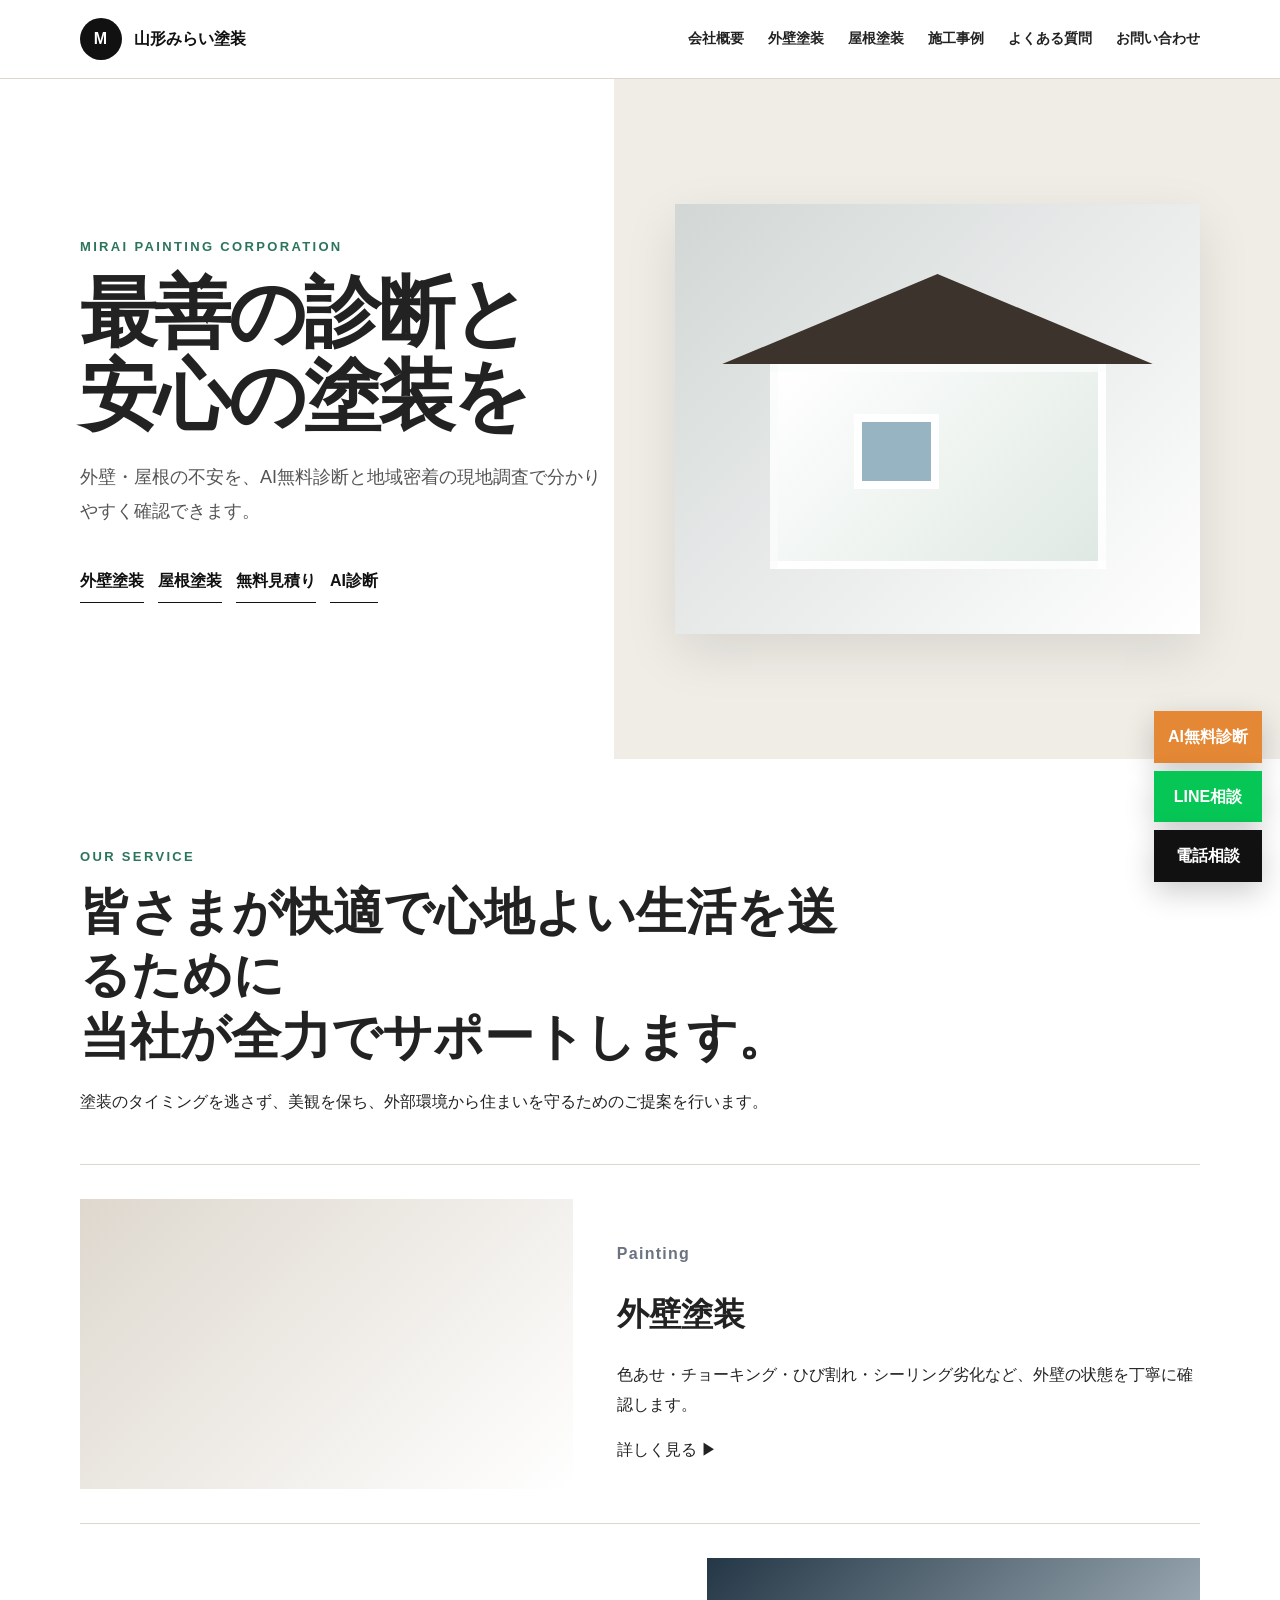
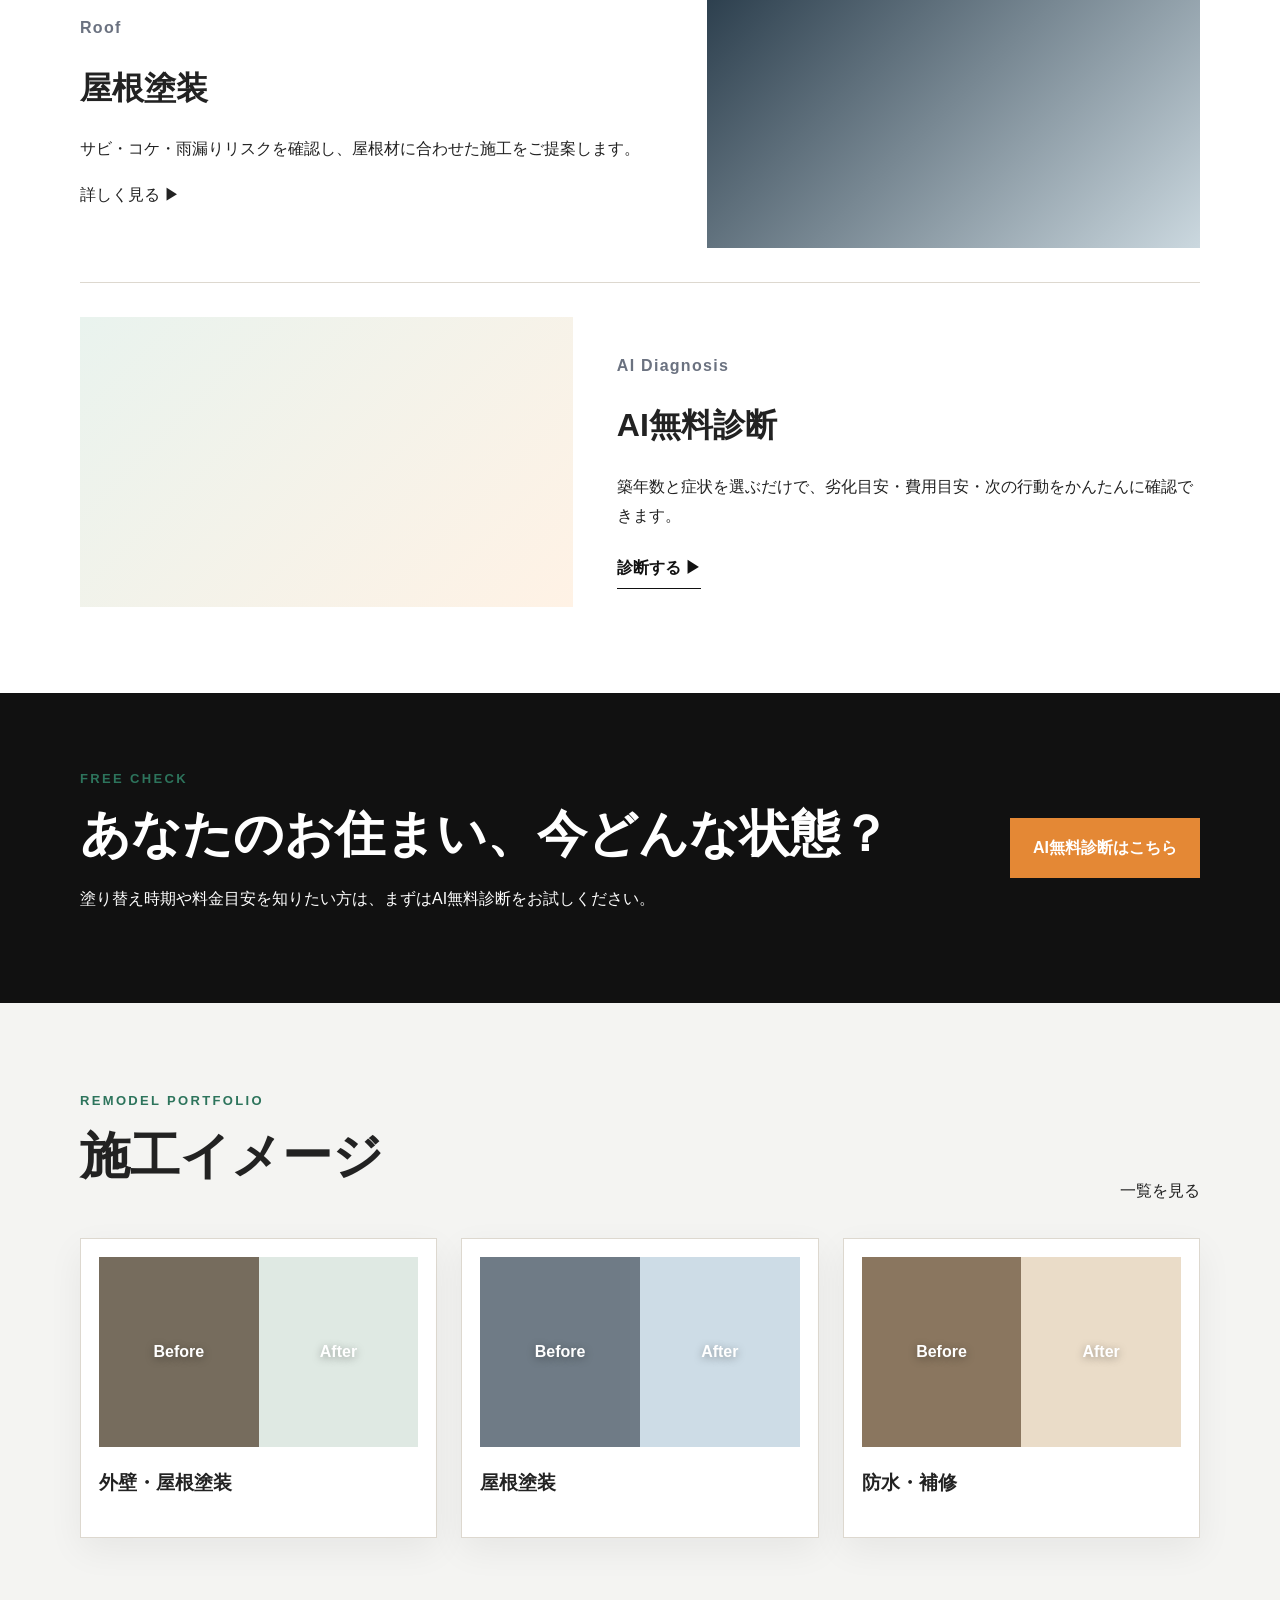
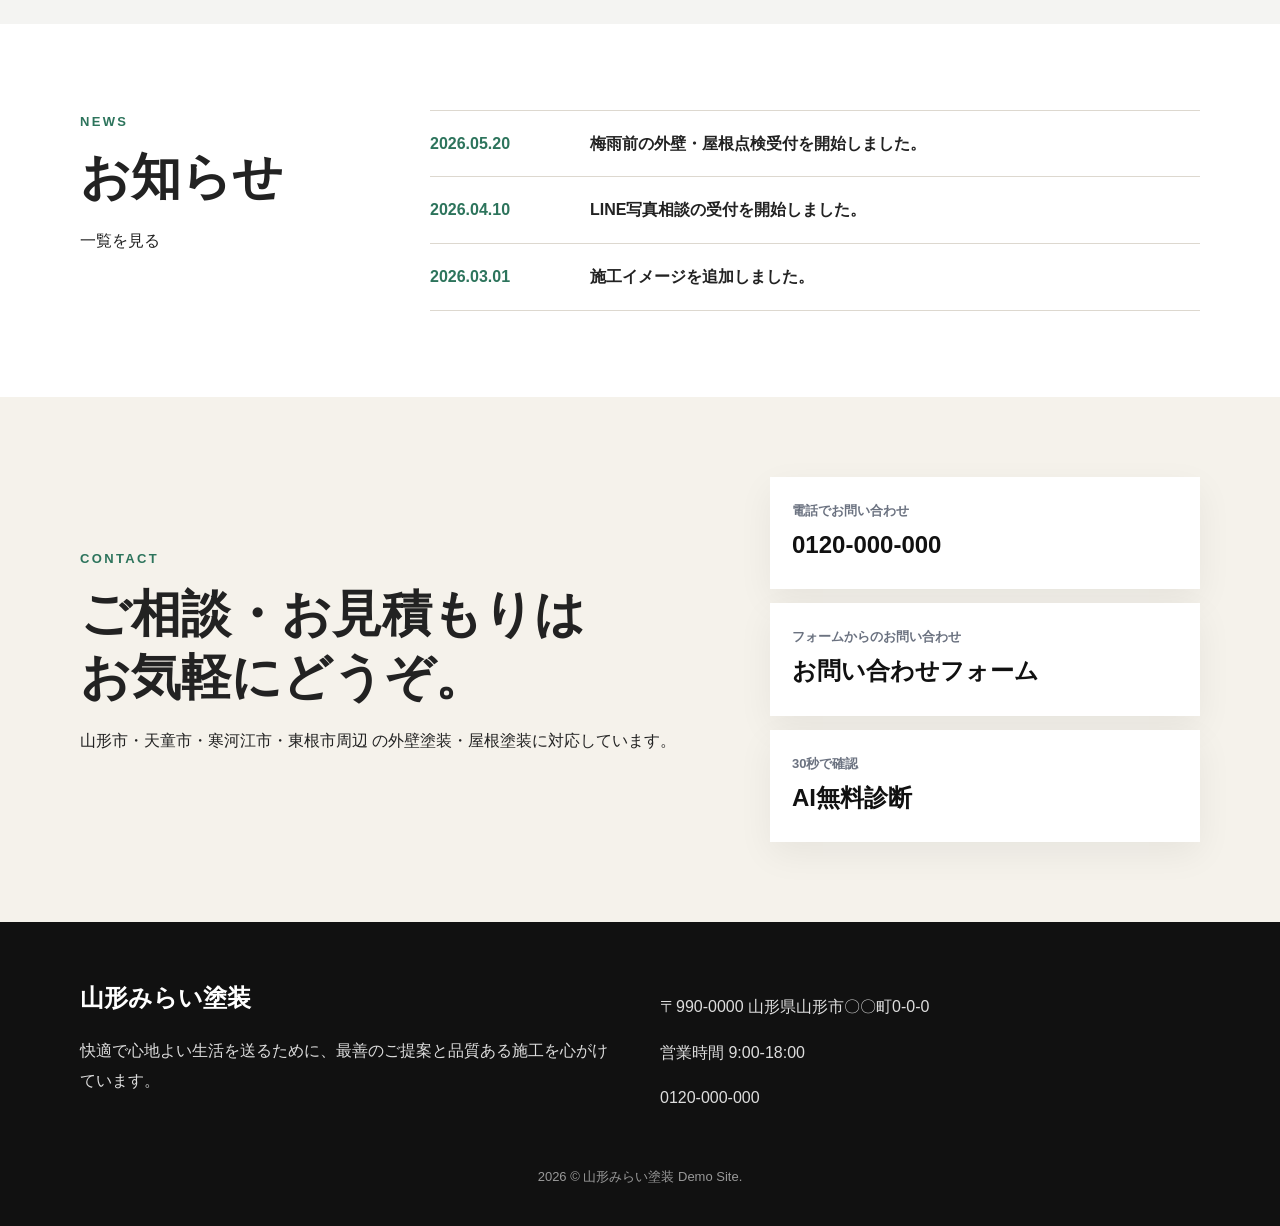
==== commit 25315498: "Add files via upload" ====
--- a/index.html
+++ b/index.html
@@ -3,24 +3,26 @@
 <head>
   <meta charset="UTF-8">
   <meta name="viewport" content="width=device-width, initial-scale=1.0">
-  <title>ホーム｜〇〇塗装</title>
-  <meta name="description" content="山形市・天童市・寒河江市・東根市周辺の外壁塗装・屋根塗装。AI無料診断・LINE相談・無料見積もり対応。">
+  <title>ホーム｜山形みらい塗装</title>
+  <meta name="description" content="山形みらい塗装のデモサイト。AI無料診断つき外壁塗装・屋根塗装ホームページ。">
   <link rel="stylesheet" href="style.css">
 </head>
 <body>
 
 <header class="site-header">
   <div class="container header-inner">
-    <a class="logo" href="index.html"><span class="logo-mark">塗</span><span>〇〇塗装</span></a>
-    <button class="nav-toggle" aria-label="メニューを開く">☰</button>
+    <a href="index.html" class="logo">
+      <span class="logo-symbol">M</span>
+      <span>山形みらい塗装</span>
+    </a>
+    <button class="menu-toggle" type="button" aria-label="メニュー">☰</button>
     <nav class="global-nav">
-      <a href="index.html">ホーム</a>
+      <a href="company.html">会社概要</a>
       <a href="gaiheki.html">外壁塗装</a>
       <a href="yane.html">屋根塗装</a>
       <a href="works.html">施工事例</a>
       <a href="faq.html">よくある質問</a>
-      <a href="company.html">会社概要</a>
-      <a class="nav-cta" href="contact.html">お問い合わせ</a>
+      <a href="contact.html">お問い合わせ</a>
     </nav>
   </div>
 </header>
@@ -28,137 +30,135 @@
 <main>
 
 <section class="hero">
-  <div class="container hero-grid">
-    <div class="hero-copy">
-      <p class="badge">山形市・天童市・寒河江市・東根市周辺対応</p>
-      <h1>外壁塗装・屋根塗装を、もっと分かりやすく安心に。</h1>
-      <p class="lead">地域密着の無料診断と、AIかんたん相談で住まいの不安をすぐ確認できます。</p>
-      <div class="btn-row">
-        <a class="btn primary" href="contact.html">無料見積もりする</a>
-        <button class="btn secondary open-ai" type="button">AI無料診断を試す</button>
-        <a class="btn line-btn" href="#">LINEで相談する</a>
+  <div class="container hero-inner">
+    <div class="hero-text">
+      <p class="hero-en">Mirai Painting Corporation</p>
+      <h1><span>最善</span>の診断と<br><span>安心</span>の塗装を</h1>
+      <p class="hero-copy">外壁・屋根の不安を、AI無料診断と地域密着の現地調査で分かりやすく確認できます。</p>
+      <div class="hero-links">
+        <a href="gaiheki.html">外壁塗装</a>
+        <a href="yane.html">屋根塗装</a>
+        <a href="contact.html">無料見積り</a>
+        <button class="text-btn js-open-ai" type="button">AI診断</button>
       </div>
     </div>
-    <div class="hero-card">
-      <div class="house-visual">
-        <div class="roof"></div><div class="wall"></div><div class="window"></div><div class="door"></div>
+    <div class="hero-visual">
+      <div class="visual-frame">
+        <div class="visual-roof"></div>
+        <div class="visual-wall"></div>
+        <div class="visual-window"></div>
       </div>
-      <div class="mini-diagnosis">
-        <strong>AI診断デモ</strong>
-        <p>築15年以上・ひび割れあり → 早めの現地確認がおすすめ</p>
+    </div>
+  </div>
+</section>
+
+<section class="service-section">
+  <div class="container">
+    <div class="section-lead">
+      <p class="en-title">OUR SERVICE</p>
+      <h2>皆さまが快適で心地よい生活を送るために<br>当社が全力でサポートします。</h2>
+      <p>塗装のタイミングを逃さず、美観を保ち、外部環境から住まいを守るためのご提案を行います。</p>
+    </div>
+
+    <div class="service-list">
+      <article class="service-item">
+        <div class="service-image paint"></div>
+        <div class="service-content">
+          <p class="service-en">Painting</p>
+          <h3>外壁塗装</h3>
+          <p>色あせ・チョーキング・ひび割れ・シーリング劣化など、外壁の状態を丁寧に確認します。</p>
+          <a href="gaiheki.html">詳しく見る ▶</a>
+        </div>
+      </article>
+      <article class="service-item reverse">
+        <div class="service-image roof"></div>
+        <div class="service-content">
+          <p class="service-en">Roof</p>
+          <h3>屋根塗装</h3>
+          <p>サビ・コケ・雨漏りリスクを確認し、屋根材に合わせた施工をご提案します。</p>
+          <a href="yane.html">詳しく見る ▶</a>
+        </div>
+      </article>
+      <article class="service-item">
+        <div class="service-image ai"></div>
+        <div class="service-content">
+          <p class="service-en">AI Diagnosis</p>
+          <h3>AI無料診断</h3>
+          <p>築年数と症状を選ぶだけで、劣化目安・費用目安・次の行動をかんたんに確認できます。</p>
+          <button class="text-btn js-open-ai" type="button">診断する ▶</button>
+        </div>
+      </article>
+    </div>
+  </div>
+</section>
+
+<section class="wide-cta">
+  <div class="container wide-cta-inner">
+    <div>
+      <p class="en-title">FREE CHECK</p>
+      <h2>あなたのお住まい、今どんな状態？</h2>
+      <p>塗り替え時期や料金目安を知りたい方は、まずはAI無料診断をお試しください。</p>
+    </div>
+    <button class="btn primary js-open-ai" type="button">AI無料診断はこちら</button>
+  </div>
+</section>
+
+<section class="portfolio-section">
+  <div class="container">
+    <div class="section-title-row">
+      <div>
+        <p class="en-title">REMODEL PORTFOLIO</p>
+        <h2>施工イメージ</h2>
       </div>
-    </div>
-  </div>
-</section>
-
-<section class="section ai-section">
-  <div class="container split">
-    <div>
-      <p class="eyebrow">AI無料診断</p>
-      <h2>写真を送る前に、30秒で目安を確認。</h2>
-      <p>築年数・症状・相談内容を選ぶだけで、劣化レベル、料金目安、次にするべき行動を表示します。</p>
-    </div>
-    <button class="btn primary open-ai" type="button">AI無料診断を開く</button>
-  </div>
-</section>
-
-<section class="section">
-  <div class="container">
-    <p class="eyebrow">選ばれる理由</p>
-    <h2>地域密着で、相談しやすい塗装店を目指しています。</h2>
-    <div class="card-grid four">
-      <div class="card"><span class="icon">📍</span><h3>地域密着</h3><p>山形市周辺の気候や住宅事情に合わせて提案します。</p></div>
-      <div class="card"><span class="icon">¥</span><h3>見積もり無料</h3><p>現地調査・お見積もりは無料。納得後に施工します。</p></div>
-      <div class="card"><span class="icon">🤝</span><h3>しつこい営業なし</h3><p>必要な工事を分かりやすく説明し、無理な営業はしません。</p></div>
-      <div class="card"><span class="icon">🏠</span><h3>外壁・屋根をまとめて相談</h3><p>足場を使う工事をまとめることで、費用を抑えやすくなります。</p></div>
-    </div>
-  </div>
-</section>
-
-<section class="section soft">
-  <div class="container">
-    <p class="eyebrow">サービス一覧</p>
-    <h2>住まいの外まわりをまとめてサポート。</h2>
-    <div class="card-grid three">
-      <a class="service-card" href="gaiheki.html"><div class="dummy-img green"></div><h3>外壁塗装</h3><p>色あせ・チョーキング・ひび割れを丁寧に確認。</p></a>
-      <a class="service-card" href="yane.html"><div class="dummy-img navy"></div><h3>屋根塗装</h3><p>サビ・コケ・雨漏りリスクを早めに点検。</p></a>
-      <a class="service-card" href="contact.html"><div class="dummy-img orange"></div><h3>防水・補修</h3><p>シーリング劣化やベランダ防水も相談可能。</p></a>
-    </div>
-  </div>
-</section>
-
-<section class="section">
-  <div class="container">
-    <p class="eyebrow">料金目安</p>
-    <h2>事前におおよその費用感を確認できます。</h2>
-    <div class="price-grid">
-      <div class="price-card"><h3>外壁塗装</h3><p class="price">70万円〜120万円</p></div>
-      <div class="price-card"><h3>屋根塗装</h3><p class="price">30万円〜80万円</p></div>
-      <div class="price-card highlight"><h3>外壁＋屋根</h3><p class="price">100万円〜180万円</p></div>
-    </div>
-    <p class="note">※あくまで目安です。建物の大きさ、劣化状態、塗料の種類、足場条件により変動します。</p>
-  </div>
-</section>
-
-<section class="section soft">
-  <div class="container">
-    <div class="section-head"><div><p class="eyebrow">施工事例</p><h2>施工前後が分かる事例を掲載。</h2></div><a href="works.html">一覧を見る →</a></div>
-    <div class="card-grid three">
-      <div class="work-card"><div class="before-after"><span>Before</span><span>After</span></div><h3>山形市 A様邸</h3><p>外壁塗装・屋根塗装 / 約120万円</p></div>
-      <div class="work-card"><div class="before-after blue"><span>Before</span><span>After</span></div><h3>天童市 B様邸</h3><p>屋根塗装 / 約55万円</p></div>
-      <div class="work-card"><div class="before-after beige"><span>Before</span><span>After</span></div><h3>寒河江市 C様邸</h3><p>外壁塗装 / 約90万円</p></div>
-    </div>
-  </div>
-</section>
-
-<section class="section">
-  <div class="container">
-    <p class="eyebrow">お客様の声</p>
-    <div class="card-grid three">
-      <div class="voice card"><p>「写真で相談できたので、まず聞いてみようと思えました。」</p><strong>山形市・50代</strong></div>
-      <div class="voice card"><p>「料金目安を先に聞けたので安心でした。」</p><strong>天童市・40代</strong></div>
-      <div class="voice card"><p>「外壁と屋根を同時に相談できて助かりました。」</p><strong>東根市・60代</strong></div>
-    </div>
-  </div>
-</section>
-
-<section class="section soft">
-  <div class="container narrow">
-    <p class="eyebrow">よくある質問</p>
-    <h2>まずは無料で相談できます。</h2>
-    <details><summary>見積もりは無料ですか？</summary><p>はい。現地調査とお見積もりは無料です。</p></details>
-    <details><summary>写真だけで相談できますか？</summary><p>はい。LINEで写真を送ると、事前確認がスムーズです。</p></details>
-    <details><summary>しつこい営業はありますか？</summary><p>ありません。必要な工事を分かりやすく説明します。</p></details>
-  </div>
-</section>
-
-<section class="cta">
-  <div class="container cta-inner">
-    <h2>住まいの不安、まずは無料で確認しませんか？</h2>
-    <p>AI診断・LINE相談・電話相談から選べます。</p>
-    <div class="btn-row center">
-      <button class="btn primary open-ai" type="button">AI無料診断</button>
-      <a class="btn secondary" href="contact.html">無料見積もりフォーム</a>
-      <a class="btn line-btn" href="#">LINEで写真を送る</a>
+      <a href="works.html">一覧を見る</a>
+    </div>
+    <div class="portfolio-grid">
+      <a href="works.html" class="portfolio-card">
+        <div class="before-after green"><span>Before</span><span>After</span></div>
+        <h3>外壁・屋根塗装</h3>
+      </a>
+      <a href="works.html" class="portfolio-card">
+        <div class="before-after navy"><span>Before</span><span>After</span></div>
+        <h3>屋根塗装</h3>
+      </a>
+      <a href="works.html" class="portfolio-card">
+        <div class="before-after beige"><span>Before</span><span>After</span></div>
+        <h3>防水・補修</h3>
+      </a>
+    </div>
+  </div>
+</section>
+
+<section class="news-section">
+  <div class="container news-grid">
+    <div>
+      <p class="en-title">NEWS</p>
+      <h2>お知らせ</h2>
+      <a href="#" class="news-more">一覧を見る</a>
+    </div>
+    <div class="news-list">
+      <a href="#"><span>2026.05.20</span><strong>梅雨前の外壁・屋根点検受付を開始しました。</strong></a>
+      <a href="#"><span>2026.04.10</span><strong>LINE写真相談の受付を開始しました。</strong></a>
+      <a href="#"><span>2026.03.01</span><strong>施工イメージを追加しました。</strong></a>
     </div>
   </div>
 </section>
 
 </main>
 
-<div class="floating-actions">
-  <button class="float-btn ai open-ai" type="button">AI無料診断</button>
-  <a class="float-btn line" href="#" aria-label="LINE相談">LINE相談</a>
-  <a class="float-btn tel" href="tel:0120000000">電話相談</a>
+<div class="fixed-actions">
+  <button class="fixed-action ai js-open-ai" type="button">AI無料診断</button>
+  <a class="fixed-action line" href="#">LINE相談</a>
+  <a class="fixed-action tel" href="tel:0120000000">電話相談</a>
 </div>
 
 <div class="ai-modal" id="aiModal" aria-hidden="true">
-  <div class="ai-modal-bg close-ai"></div>
-  <div class="ai-modal-panel" role="dialog" aria-modal="true" aria-labelledby="aiTitle">
-    <button class="ai-close close-ai" type="button">×</button>
-    <p class="eyebrow">無料・30秒</p>
-    <h2 id="aiTitle">AIかんたん外壁・屋根診断</h2>
-    <p class="muted">選択内容から、劣化レベル・料金目安・次の行動を表示します。実際の判断は現地確認が必要です。</p>
+  <div class="ai-bg js-close-ai"></div>
+  <div class="ai-box" role="dialog" aria-modal="true">
+    <button class="ai-close js-close-ai" type="button">×</button>
+    <p class="en-title">AI DIAGNOSIS</p>
+    <h2>外壁・屋根のかんたん診断</h2>
+    <p class="muted">築年数と症状を選ぶだけで、劣化目安・料金目安・次の行動を表示します。</p>
     <form id="aiForm" class="ai-form">
       <label>築年数
         <select name="age" required>
@@ -180,7 +180,7 @@
           <option>よく分からない</option>
         </select>
       </label>
-      <label>相談したい内容
+      <label>相談内容
         <select name="target" required>
           <option value="">選択してください</option>
           <option>外壁塗装</option>
@@ -189,7 +189,7 @@
           <option>まず相談したい</option>
         </select>
       </label>
-      <label>連絡方法
+      <label>希望連絡方法
         <select name="contact" required>
           <option value="">選択してください</option>
           <option>電話</option>
@@ -197,30 +197,50 @@
           <option>LINE</option>
         </select>
       </label>
-      <button class="btn primary full" type="submit">診断結果を見る</button>
+      <button class="btn primary wide" type="submit">診断結果を見る</button>
     </form>
     <div id="aiResult" class="ai-result" hidden></div>
   </div>
 </div>
 
 
+<section class="bottom-contact">
+  <div class="container bottom-contact-grid">
+    <div>
+      <p class="en-title">CONTACT</p>
+      <h2>ご相談・お見積もりは<br>お気軽にどうぞ。</h2>
+      <p>山形市・天童市・寒河江市・東根市周辺 の外壁塗装・屋根塗装に対応しています。</p>
+    </div>
+    <div class="contact-buttons">
+      <a class="tel-card" href="tel:0120000000">
+        <span>電話でお問い合わせ</span>
+        <strong>0120-000-000</strong>
+      </a>
+      <a class="form-card" href="contact.html">
+        <span>フォームからのお問い合わせ</span>
+        <strong>お問い合わせフォーム</strong>
+      </a>
+      <button class="form-card js-open-ai" type="button">
+        <span>30秒で確認</span>
+        <strong>AI無料診断</strong>
+      </button>
+    </div>
+  </div>
+</section>
+
 <footer class="site-footer">
-  <div class="container footer-grid">
-    <div>
-      <h3>〇〇塗装</h3>
-      <p>山形市・天童市・寒河江市・東根市周辺の外壁塗装・屋根塗装はお任せください。</p>
-    </div>
-    <div>
-      <h4>無料相談</h4>
-      <p class="footer-tel">0120-000-000</p>
-      <p>受付時間 8:00〜18:00 / 不定休</p>
-    </div>
-    <div>
-      <h4>対応エリア</h4>
-      <p>山形市・天童市・寒河江市・東根市周辺</p>
-    </div>
-  </div>
-  <p class="copyright">© 〇〇塗装 Demo Site</p>
+  <div class="container footer-inner">
+    <div>
+      <a href="index.html" class="footer-logo">山形みらい塗装</a>
+      <p>快適で心地よい生活を送るために、最善のご提案と品質ある施工を心がけています。</p>
+    </div>
+    <div>
+      <p>〒990-0000 山形県山形市〇〇町0-0-0</p>
+      <p>営業時間 9:00-18:00</p>
+      <p>0120-000-000</p>
+    </div>
+  </div>
+  <p class="copyright">2026 © 山形みらい塗装 Demo Site.</p>
 </footer>
 
 <script src="script.js"></script>
--- a/style.css
+++ b/style.css
@@ -1,6 +1,130 @@
-
 :root{
-  --navy:#0f2a44;--navy2:#173b5f;--green:#2f8f6b;--orange:#f28c28;--bg:#f6f8fb;--soft:#edf5f1;--text:#1e293b;--muted:#64748b;--white:#fff;--border:#dbe3ea;--shadow:0 18px 50px rgba(15,42,68,.12);--radius:18px;
+  --black:#1d1d1d;
+  --gray:#f4f4f2;
+  --gray2:#e7e4de;
+  --navy:#12314a;
+  --green:#2d745c;
+  --orange:#e48835;
+  --text:#222;
+  --muted:#6b7280;
+  --line:#ddd8cf;
+  --white:#fff;
+  --shadow:0 18px 50px rgba(0,0,0,.10);
 }
-*{box-sizing:border-box} body{margin:0;font-family:-apple-system,BlinkMacSystemFont,"Segoe UI","Noto Sans JP",sans-serif;color:var(--text);line-height:1.8;background:#fff} a{text-decoration:none;color:inherit} img{max-width:100%}.container{width:min(1120px,92%);margin:auto}.site-header{position:sticky;top:0;background:rgba(255,255,255,.94);backdrop-filter:blur(12px);z-index:50;border-bottom:1px solid var(--border)}.header-inner{display:flex;align-items:center;justify-content:space-between;padding:14px 0}.logo{display:flex;align-items:center;gap:10px;font-weight:800;color:var(--navy);font-size:20px}.logo-mark{display:grid;place-items:center;width:38px;height:38px;border-radius:12px;background:linear-gradient(135deg,var(--navy),var(--green));color:white}.global-nav{display:flex;align-items:center;gap:18px;font-size:14px;font-weight:700}.global-nav a{color:var(--navy)}.nav-cta{background:var(--orange);color:white!important;padding:9px 14px;border-radius:999px}.nav-toggle{display:none;border:0;background:var(--navy);color:white;border-radius:10px;padding:8px 12px;font-size:20px}.hero{background:radial-gradient(circle at 80% 20%,rgba(47,143,107,.22),transparent 30%),linear-gradient(135deg,#eef7f3,#fff 45%,#f8fbff);padding:78px 0}.hero-grid{display:grid;grid-template-columns:1.05fr .95fr;gap:48px;align-items:center}.badge,.eyebrow{display:inline-block;color:var(--green);font-weight:800;letter-spacing:.04em}.hero h1,.page-hero h1{font-size:clamp(34px,5vw,58px);line-height:1.18;margin:14px 0;color:var(--navy)}.lead,.page-hero p{font-size:18px;color:var(--muted)}.btn-row{display:flex;gap:12px;flex-wrap:wrap;margin-top:24px}.btn{display:inline-flex;align-items:center;justify-content:center;padding:13px 20px;border-radius:999px;font-weight:800;border:2px solid transparent;cursor:pointer;font-size:15px}.primary{background:var(--orange);color:white}.secondary{background:white;color:var(--navy);border-color:var(--border)}.line-btn{background:#06c755;color:white}.full{width:100%}.center{justify-content:center}.hero-card{background:white;border-radius:28px;padding:24px;box-shadow:var(--shadow)}.house-visual{height:300px;border-radius:22px;background:linear-gradient(160deg,#d9e7ef,#f4f7fb);position:relative;overflow:hidden}.roof{position:absolute;left:50px;right:50px;top:55px;height:70px;background:linear-gradient(135deg,var(--navy),#466b87);clip-path:polygon(50% 0,100% 100%,0 100%)}.wall{position:absolute;left:95px;right:95px;top:125px;height:125px;background:linear-gradient(135deg,#fff,#dfe8e9);border:5px solid #c5d4da}.window{position:absolute;left:130px;top:155px;width:42px;height:42px;background:#8ac2d6;border:5px solid white}.door{position:absolute;right:135px;top:170px;width:38px;height:80px;background:var(--green)}.mini-diagnosis{margin-top:18px;background:var(--soft);border-left:5px solid var(--green);padding:14px;border-radius:14px}.section{padding:72px 0}.soft{background:var(--bg)}.split{display:grid;grid-template-columns:1fr 360px;gap:34px;align-items:center}.section h2{font-size:clamp(26px,3vw,38px);line-height:1.35;color:var(--navy);margin:8px 0 24px}.card-grid{display:grid;gap:20px}.three{grid-template-columns:repeat(3,1fr)}.four{grid-template-columns:repeat(4,1fr)}.five{grid-template-columns:repeat(5,1fr)}.card,.service-card,.work-card,.price-card,.trust-box{background:white;border:1px solid var(--border);border-radius:var(--radius);padding:22px;box-shadow:0 10px 30px rgba(15,42,68,.06)}.card h3,.service-card h3,.work-card h3{color:var(--navy);margin:8px 0}.icon{font-size:28px}.dummy-img{height:150px;border-radius:16px;margin-bottom:14px}.dummy-img.green{background:linear-gradient(135deg,#d9f0e7,#2f8f6b)}.dummy-img.navy{background:linear-gradient(135deg,#dbe7f2,#0f2a44)}.dummy-img.orange{background:linear-gradient(135deg,#fff0db,#f28c28)}.price-grid{display:grid;grid-template-columns:repeat(3,1fr);gap:20px}.price{font-size:28px;font-weight:900;color:var(--orange);margin:8px 0}.highlight{border:2px solid var(--orange);background:#fff8ef}.note,.muted{color:var(--muted);font-size:14px}.section-head{display:flex;align-items:end;justify-content:space-between;gap:20px;margin-bottom:20px}.section-head a{color:var(--green);font-weight:800}.before-after{height:170px;border-radius:16px;display:grid;grid-template-columns:1fr 1fr;overflow:hidden;margin-bottom:16px;background:linear-gradient(90deg,#8b7b67 0 50%,#e8efe9 50%)}.before-after.blue{background:linear-gradient(90deg,#7b8794 0 50%,#cfe1f2 50%)}.before-after.beige{background:linear-gradient(90deg,#927e6d 0 50%,#f3e5d0 50%)}.before-after span{display:grid;place-items:center;color:white;font-weight:900;text-shadow:0 2px 8px rgba(0,0,0,.35)}.voice p{font-size:18px}.narrow{max-width:820px}.faq-list details, details{background:white;border:1px solid var(--border);border-radius:14px;padding:16px 20px;margin:12px 0}summary{font-weight:800;color:var(--navy);cursor:pointer}.cta{background:linear-gradient(135deg,var(--navy),var(--navy2));color:white;padding:62px 0}.cta-inner{text-align:center}.cta h2{font-size:clamp(26px,3vw,40px);margin:0 0 8px}.page-hero{padding:64px 0;background:linear-gradient(135deg,#f4faf7,#eef4fb)}.timeline{counter-reset:num;display:grid;grid-template-columns:repeat(3,1fr);gap:14px;padding:0;list-style:none}.timeline li{background:white;border:1px solid var(--border);border-radius:14px;padding:16px;font-weight:800}.timeline li:before{counter-increment:num;content:counter(num);display:inline-grid;place-items:center;width:28px;height:28px;background:var(--green);color:white;border-radius:50%;margin-right:8px}.check-list{padding-left:0;list-style:none}.check-list li{margin:10px 0}.check-list li:before{content:"✓";color:var(--green);font-weight:900;margin-right:8px}.accent{background:linear-gradient(135deg,#fff,#eff8f4);border-color:#bfe3d4}.works-grid{display:grid;grid-template-columns:repeat(2,1fr);gap:22px}.work-meta{display:grid;grid-template-columns:110px 1fr;gap:7px 14px;font-size:14px}.work-meta dt{font-weight:800;color:var(--navy)}.company-table{width:100%;border-collapse:collapse;background:white;border-radius:18px;overflow:hidden;box-shadow:0 10px 30px rgba(15,42,68,.06)}.company-table th,.company-table td{border-bottom:1px solid var(--border);padding:16px;text-align:left}.company-table th{width:160px;background:#f3f7fb;color:var(--navy)}.map-frame{height:260px;border:2px dashed #a9bac8;border-radius:18px;margin-top:24px;display:grid;place-items:center;color:var(--muted);background:white}.contact-grid{display:grid;grid-template-columns:1fr 360px;gap:28px;align-items:start}.contact-form{background:white;border:1px solid var(--border);border-radius:22px;padding:28px;box-shadow:var(--shadow)}label{display:block;font-weight:800;color:var(--navy);margin:14px 0}input,select,textarea{width:100%;padding:13px 14px;margin-top:6px;border:1px solid #cbd5e1;border-radius:12px;font:inherit;background:white}.privacy{font-size:13px;color:var(--muted)}.big-tel,.footer-tel{font-size:25px;font-weight:900;color:var(--orange)}.floating-actions{position:fixed;right:16px;bottom:16px;z-index:60;display:flex;flex-direction:column;gap:8px}.float-btn{box-shadow:0 10px 30px rgba(0,0,0,.18);border:0;border-radius:999px;padding:10px 14px;color:white;font-weight:900;font-size:13px;cursor:pointer;text-align:center}.float-btn.ai{background:var(--orange)}.float-btn.line{background:#06c755}.float-btn.tel{background:var(--navy)}.ai-modal{display:none;position:fixed;inset:0;z-index:100}.ai-modal.active{display:block}.ai-modal-bg{position:absolute;inset:0;background:rgba(15,42,68,.55)}.ai-modal-panel{position:relative;margin:5vh auto;background:white;width:min(620px,92%);max-height:90vh;overflow:auto;border-radius:24px;padding:28px;box-shadow:0 30px 80px rgba(0,0,0,.25)}.ai-close{position:absolute;right:18px;top:14px;border:0;background:#eef2f6;border-radius:50%;width:36px;height:36px;font-size:24px;cursor:pointer}.ai-result{margin-top:18px;border:2px solid var(--green);border-radius:18px;padding:18px;background:#f3fbf7}.result-level{font-size:22px;font-weight:900;color:var(--orange)}.site-footer{background:#07192b;color:#dce8f2;padding:42px 0 20px}.footer-grid{display:grid;grid-template-columns:1.3fr 1fr 1fr;gap:24px}.copyright{text-align:center;color:#9fb1c1;font-size:13px;margin-top:28px}
-@media (max-width:900px){.nav-toggle{display:block}.global-nav{display:none;position:absolute;left:4%;right:4%;top:68px;background:white;border:1px solid var(--border);border-radius:18px;padding:14px;box-shadow:var(--shadow);flex-direction:column;align-items:stretch}.global-nav.active{display:flex}.hero-grid,.split,.contact-grid{grid-template-columns:1fr}.three,.four,.five,.price-grid,.works-grid,.timeline,.footer-grid{grid-template-columns:1fr}.hero{padding:48px 0}.section{padding:50px 0}.btn-row{flex-direction:column}.btn{width:100%}.floating-actions{left:10px;right:10px;bottom:10px;flex-direction:row}.float-btn{flex:1;padding:9px 6px;font-size:12px}.ai-modal-panel{margin:3vh auto;padding:22px}.section-head{display:block}.company-table th,.company-table td{display:block;width:100%}.company-table th{border-bottom:0}.work-meta{grid-template-columns:1fr}.hero-card{padding:16px}.house-visual{height:230px}}
+*{box-sizing:border-box}
+body{margin:0;font-family:-apple-system,BlinkMacSystemFont,"Segoe UI","Noto Sans JP",sans-serif;color:var(--text);background:#fff;line-height:1.85}
+a{text-decoration:none;color:inherit}
+button,input,select,textarea{font:inherit}
+.container{width:min(1120px,92%);margin:auto}
+.site-header{position:sticky;top:0;z-index:50;background:rgba(255,255,255,.95);backdrop-filter:blur(10px);border-bottom:1px solid var(--line)}
+.header-inner{display:flex;align-items:center;justify-content:space-between;padding:18px 0}
+.logo{display:flex;align-items:center;gap:12px;font-weight:800;color:#111}
+.logo-symbol{width:42px;height:42px;display:grid;place-items:center;background:#111;color:#fff;border-radius:50%;letter-spacing:.08em}
+.global-nav{display:flex;gap:24px;font-size:14px;font-weight:700}
+.menu-toggle{display:none;background:#111;color:#fff;border:0;border-radius:8px;padding:8px 12px;font-size:20px}
+.hero{min-height:680px;background:linear-gradient(90deg,#fff 0 48%,#f0ede7 48% 100%);display:flex;align-items:center}
+.hero-inner{display:grid;grid-template-columns:1fr 1fr;gap:70px;align-items:center}
+.hero-en,.en-title{font-size:13px;font-weight:800;letter-spacing:.18em;color:var(--green);text-transform:uppercase;margin:0 0 12px}
+.hero h1{font-size:clamp(46px,6vw,82px);line-height:1.08;margin:0 0 24px;letter-spacing:-.04em;font-weight:800}
+.hero h1 span{position:relative}
+.hero h1 span:after{content:"";position:absolute;left:0;right:0;bottom:8px;height:13px;background:rgba(228,136,53,.35);z-index:-1}
+.hero-copy{font-size:18px;color:#555;max-width:600px}
+.hero-links{display:flex;flex-wrap:wrap;gap:14px;margin-top:32px}
+.hero-links a,.text-btn{border:0;border-bottom:1px solid #111;background:transparent;padding:6px 0;font-weight:800;cursor:pointer;color:#111}
+.visual-frame{height:430px;background:linear-gradient(135deg,#d2d7d6,#fff);box-shadow:var(--shadow);position:relative;overflow:hidden}
+.visual-roof{position:absolute;left:9%;right:9%;top:70px;height:90px;background:#3b332c;clip-path:polygon(50% 0,100% 100%,0 100%)}
+.visual-wall{position:absolute;left:18%;right:18%;top:160px;height:205px;background:linear-gradient(135deg,#fff,#dfe9e3);border:8px solid rgba(255,255,255,.8)}
+.visual-window{position:absolute;left:34%;top:210px;width:85px;height:75px;background:#96b4c2;border:8px solid #fff}
+.service-section,.content-section,.portfolio-section,.news-section{padding:86px 0}
+.section-lead{max-width:760px;margin-bottom:48px}
+.section-lead h2,.wide-cta h2,.portfolio-section h2,.news-section h2,.sub-hero h1,.content-section h2,.bottom-contact h2{font-size:clamp(30px,4vw,50px);line-height:1.25;margin:0 0 18px;font-weight:800}
+.service-list{display:grid;gap:34px}
+.service-item{display:grid;grid-template-columns:44% 1fr;gap:44px;align-items:center;border-top:1px solid var(--line);padding-top:34px}
+.service-item.reverse{grid-template-columns:1fr 44%}
+.service-item.reverse .service-image{order:2}
+.service-image{height:290px;background:#eee}
+.service-image.paint{background:linear-gradient(135deg,#ded8ce,#fff)}
+.service-image.roof{background:linear-gradient(135deg,#243746,#cbd8df)}
+.service-image.ai{background:linear-gradient(135deg,#e9f3ee,#fff2e5)}
+.service-en{color:var(--muted);font-weight:800;letter-spacing:.08em}
+.service-content h3{font-size:32px;margin:0 0 12px}
+.wide-cta{background:#111;color:#fff;padding:74px 0}
+.wide-cta-inner{display:flex;align-items:center;justify-content:space-between;gap:40px}
+.btn{display:inline-flex;align-items:center;justify-content:center;border-radius:0;padding:14px 22px;border:1px solid transparent;font-weight:800;cursor:pointer}
+.primary{background:var(--orange);color:#fff}
+.wide{width:100%}
+.portfolio-section{background:var(--gray)}
+.section-title-row{display:flex;align-items:end;justify-content:space-between;margin-bottom:32px}
+.portfolio-grid,.works-grid,.three-cards{display:grid;grid-template-columns:repeat(3,1fr);gap:24px}
+.portfolio-card,.work-card,.three-cards div,.info-box,details,.contact-form,.tel-card,.form-card{background:#fff;border:1px solid var(--line);box-shadow:0 12px 34px rgba(0,0,0,.06)}
+.portfolio-card,.work-card{padding:18px}
+.before-after{height:190px;display:grid;grid-template-columns:1fr 1fr;margin-bottom:16px}
+.before-after span{display:grid;place-items:center;color:#fff;font-weight:900;text-shadow:0 2px 8px rgba(0,0,0,.35)}
+.before-after.green{background:linear-gradient(90deg,#766c5d 0 50%,#dfe9e3 50%)}
+.before-after.navy{background:linear-gradient(90deg,#6f7b86 0 50%,#cddce6 50%)}
+.before-after.beige{background:linear-gradient(90deg,#8a765f 0 50%,#eadcc8 50%)}
+.news-grid{display:grid;grid-template-columns:280px 1fr;gap:70px}
+.news-list{border-top:1px solid var(--line)}
+.news-list a{display:grid;grid-template-columns:140px 1fr;gap:20px;padding:18px 0;border-bottom:1px solid var(--line)}
+.news-list span{color:var(--green);font-weight:800}
+.bottom-contact{background:#f5f2eb;padding:80px 0}
+.bottom-contact-grid{display:grid;grid-template-columns:1fr 430px;gap:50px;align-items:center}
+.contact-buttons,.contact-side{display:grid;gap:14px}
+.tel-card,.form-card{display:block;padding:22px;background:#fff;text-align:left;border:0;color:#111;cursor:pointer}
+.tel-card span,.form-card span{display:block;color:var(--muted);font-size:13px;font-weight:800}
+.tel-card strong,.form-card strong{display:block;font-size:24px;color:#111}
+.site-footer{background:#111;color:#ddd;padding:54px 0 24px}
+.footer-inner{display:grid;grid-template-columns:1fr 1fr;gap:40px}
+.footer-logo{font-size:24px;font-weight:900;color:#fff}
+.copyright{text-align:center;color:#999;margin-top:36px;font-size:13px}
+.sub-hero{background:#f3f1eb;padding:86px 0}
+.sub-hero p:not(.en-title){font-size:18px;color:#555;max-width:760px}
+.two-column{display:grid;grid-template-columns:1fr 380px;gap:60px;align-items:start}
+.simple-list{display:grid;grid-template-columns:repeat(2,1fr);gap:14px;padding:0;list-style:none}
+.simple-list li{background:#fff;border:1px solid var(--line);padding:18px;font-weight:800}
+.info-box{padding:28px}
+.price{font-size:34px;font-weight:900;color:var(--orange)}
+.gray{background:var(--gray)}
+.flow-list{display:grid;grid-template-columns:repeat(3,1fr);gap:14px;padding:0;list-style:none}
+.flow-list li{background:#fff;border:1px solid var(--line);padding:18px;font-weight:800}
+.three-cards div{padding:24px}
+.works-grid{grid-template-columns:repeat(2,1fr)}
+.narrow{max-width:820px}
+details{padding:20px;margin:14px 0}
+summary{font-weight:900;cursor:pointer}
+.company-table{width:100%;border-collapse:collapse;background:#fff}
+.company-table th,.company-table td{border:1px solid var(--line);padding:18px;text-align:left}
+.company-table th{background:#f8f6f0;width:180px}
+.map-box{height:260px;border:2px dashed #b7b0a6;display:grid;place-items:center;margin-top:24px;background:#fff;color:var(--muted);font-weight:800}
+.contact-grid{display:grid;grid-template-columns:1fr 360px;gap:30px}
+.contact-form{padding:30px}
+label{display:block;margin:14px 0;font-weight:800}
+input,select,textarea{width:100%;border:1px solid var(--line);padding:13px;margin-top:6px}
+.privacy,.muted{font-size:14px;color:var(--muted)}
+.fixed-actions{position:fixed;right:18px;bottom:18px;z-index:60;display:flex;flex-direction:column;gap:8px}
+.fixed-action{border:0;padding:11px 14px;color:#fff;font-weight:900;box-shadow:0 10px 30px rgba(0,0,0,.2);cursor:pointer;text-align:center}
+.fixed-action.ai{background:var(--orange)}
+.fixed-action.line{background:#06c755}
+.fixed-action.tel{background:#111}
+.ai-modal{display:none;position:fixed;inset:0;z-index:100}
+.ai-modal.active{display:block}
+.ai-bg{position:absolute;inset:0;background:rgba(0,0,0,.55)}
+.ai-box{position:relative;background:#fff;width:min(640px,92%);max-height:90vh;overflow:auto;margin:5vh auto;padding:32px;box-shadow:0 30px 90px rgba(0,0,0,.3)}
+.ai-close{position:absolute;right:16px;top:14px;border:0;background:#eee;width:38px;height:38px;font-size:24px;cursor:pointer}
+.ai-result{background:#f6f3ed;border-left:5px solid var(--orange);padding:18px;margin-top:18px}
+.result-level{font-weight:900;color:var(--orange)}
+@media(max-width:900px){
+  .menu-toggle{display:block}
+  .global-nav{display:none;position:absolute;top:79px;left:4%;right:4%;background:#fff;box-shadow:var(--shadow);border:1px solid var(--line);padding:16px;flex-direction:column}
+  .global-nav.active{display:flex}
+  .hero{background:#fff;min-height:auto;padding:60px 0}
+  .hero-inner,.service-item,.service-item.reverse,.wide-cta-inner,.news-grid,.bottom-contact-grid,.footer-inner,.two-column,.contact-grid{grid-template-columns:1fr}
+  .service-item.reverse .service-image{order:0}
+  .portfolio-grid,.works-grid,.three-cards,.flow-list{grid-template-columns:1fr}
+  .hero h1{font-size:42px}
+  .hero-visual{display:none}
+  .simple-list{grid-template-columns:1fr}
+  .fixed-actions{left:8px;right:8px;bottom:8px;flex-direction:row}
+  .fixed-action{flex:1;font-size:12px;padding:9px 5px}
+  .btn{width:100%}
+}
